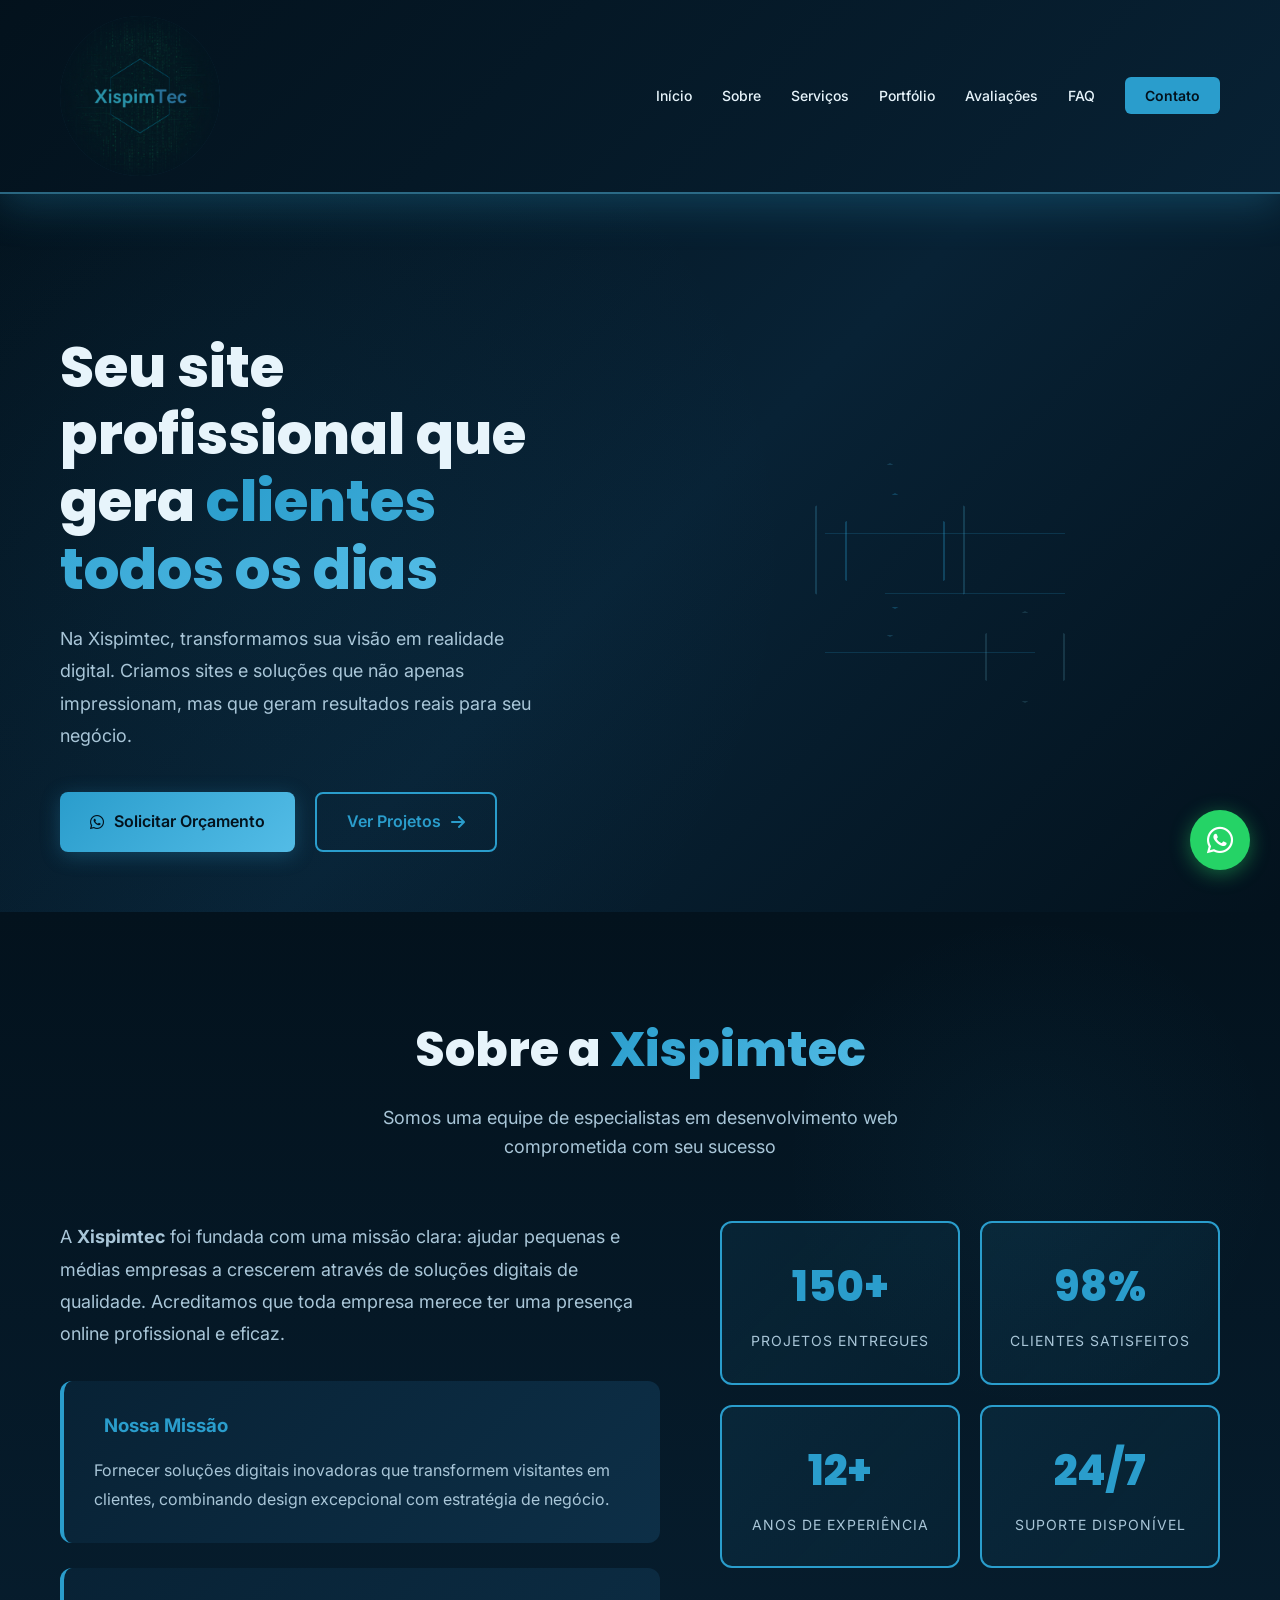
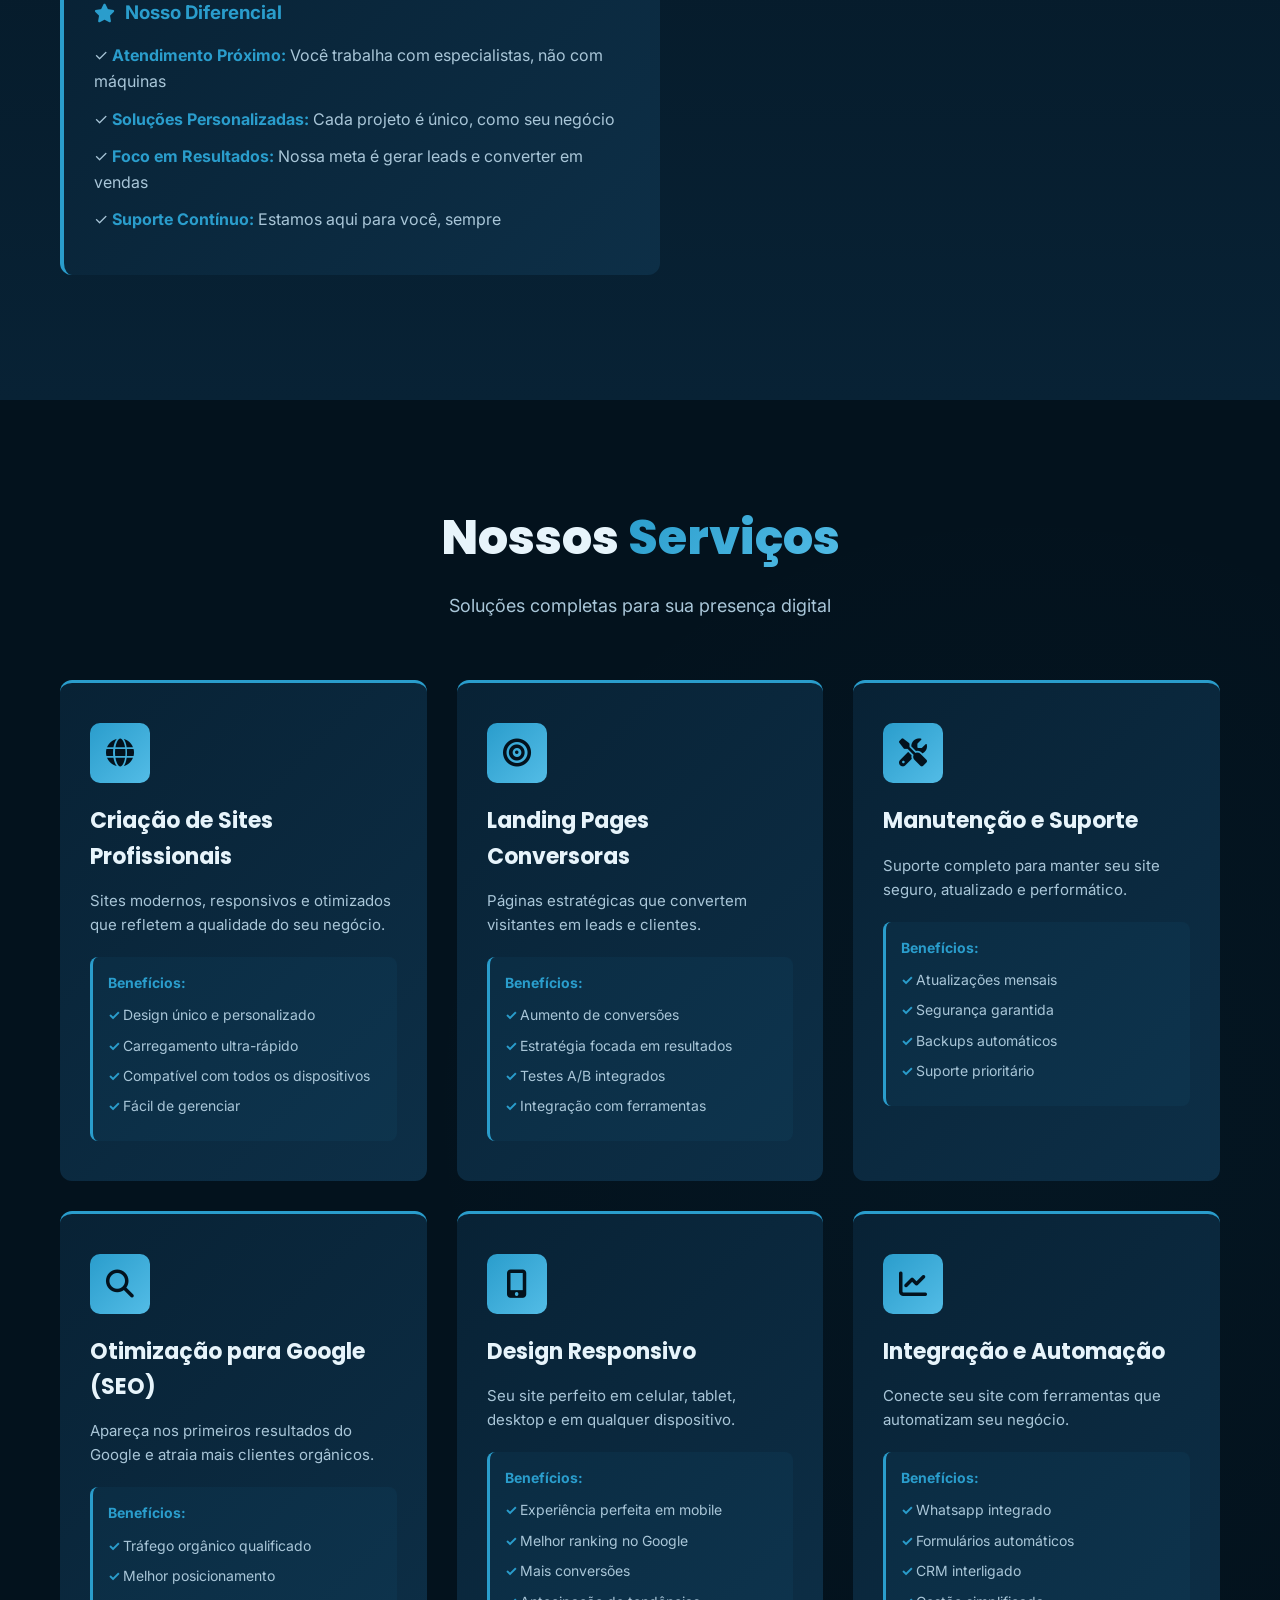
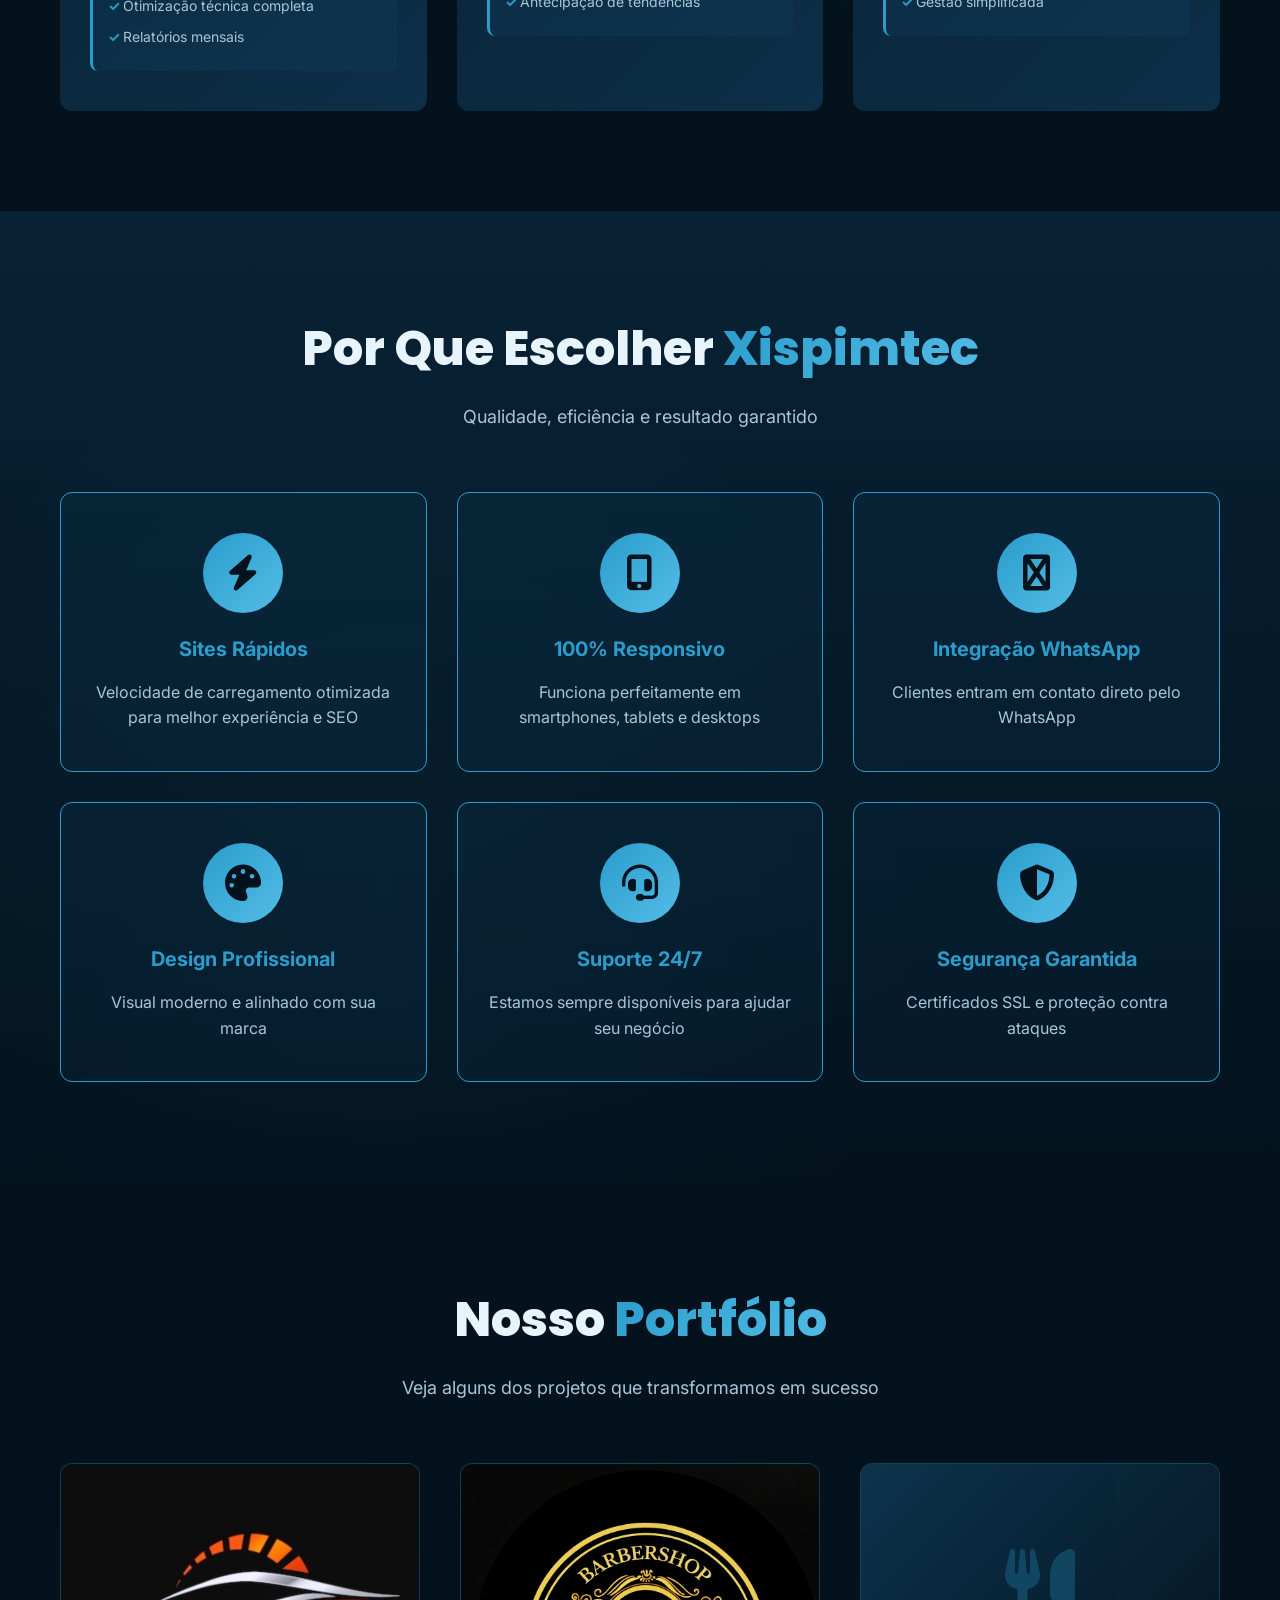
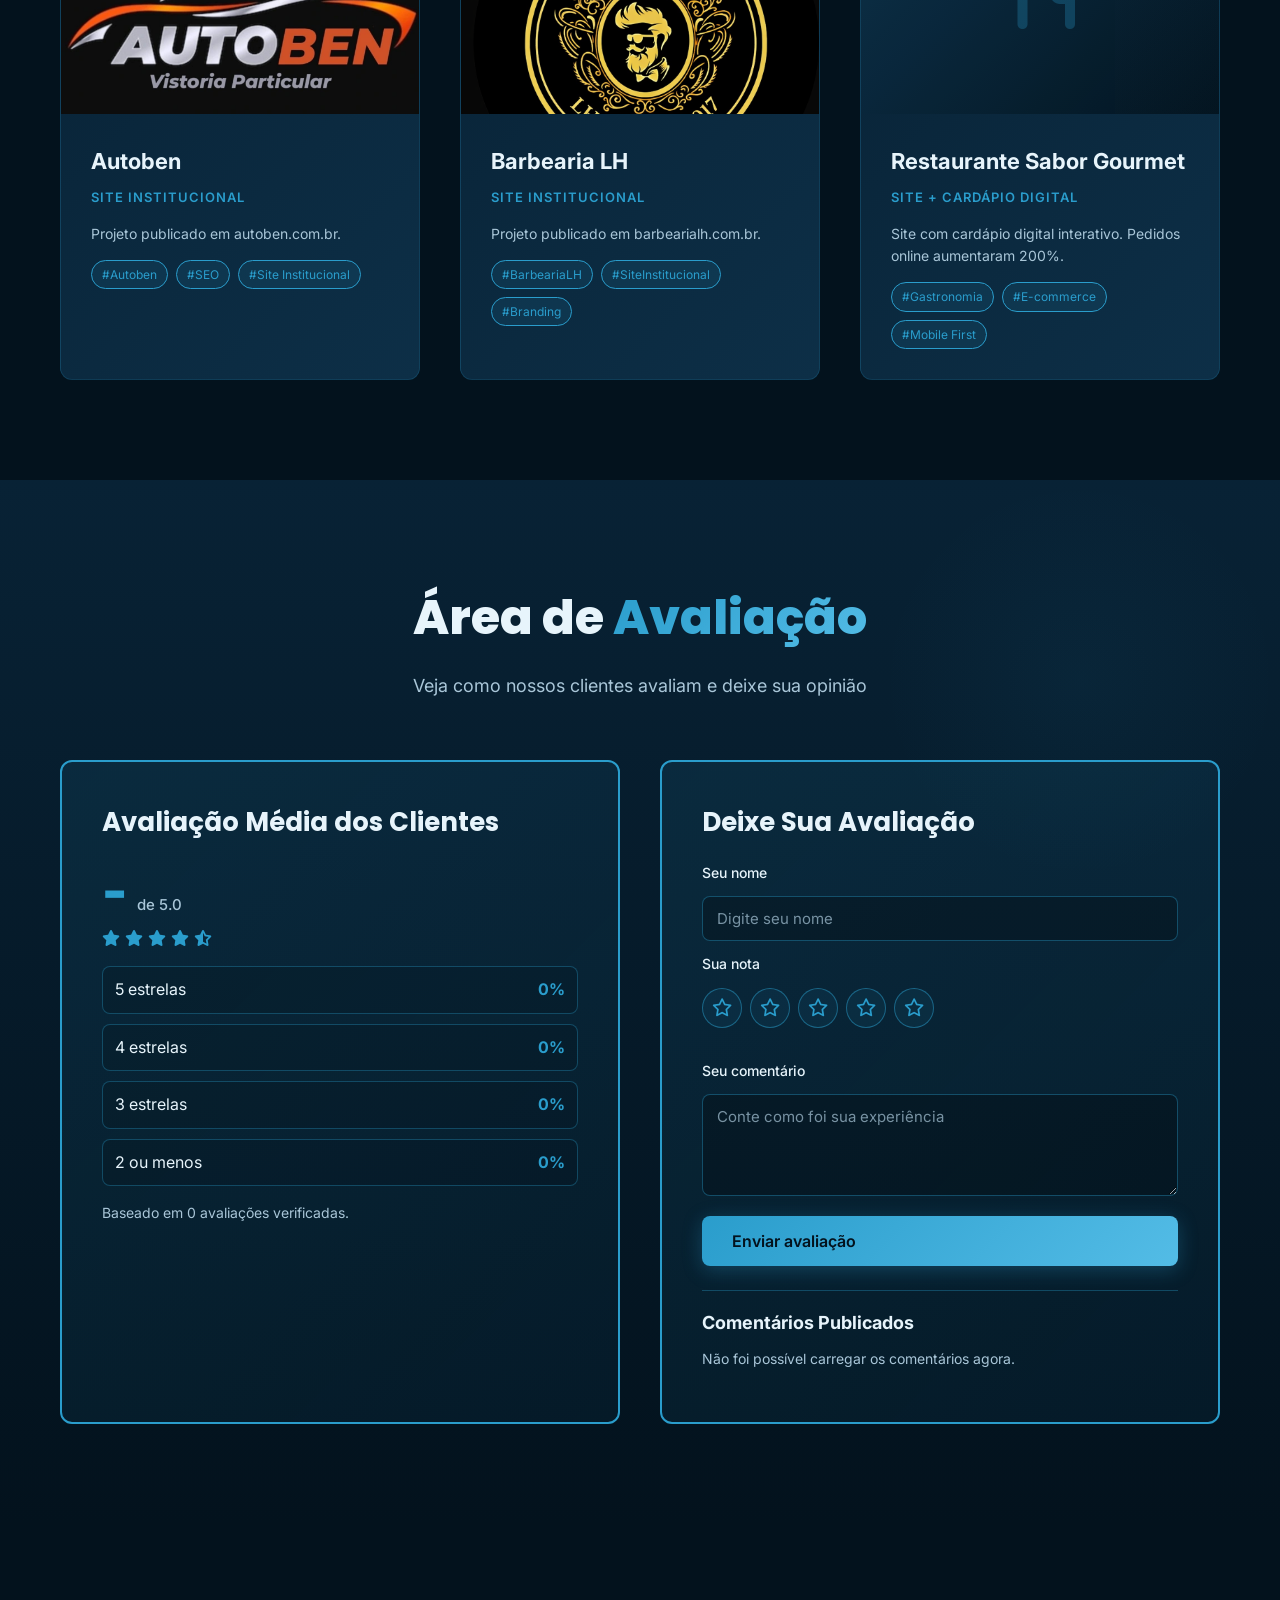
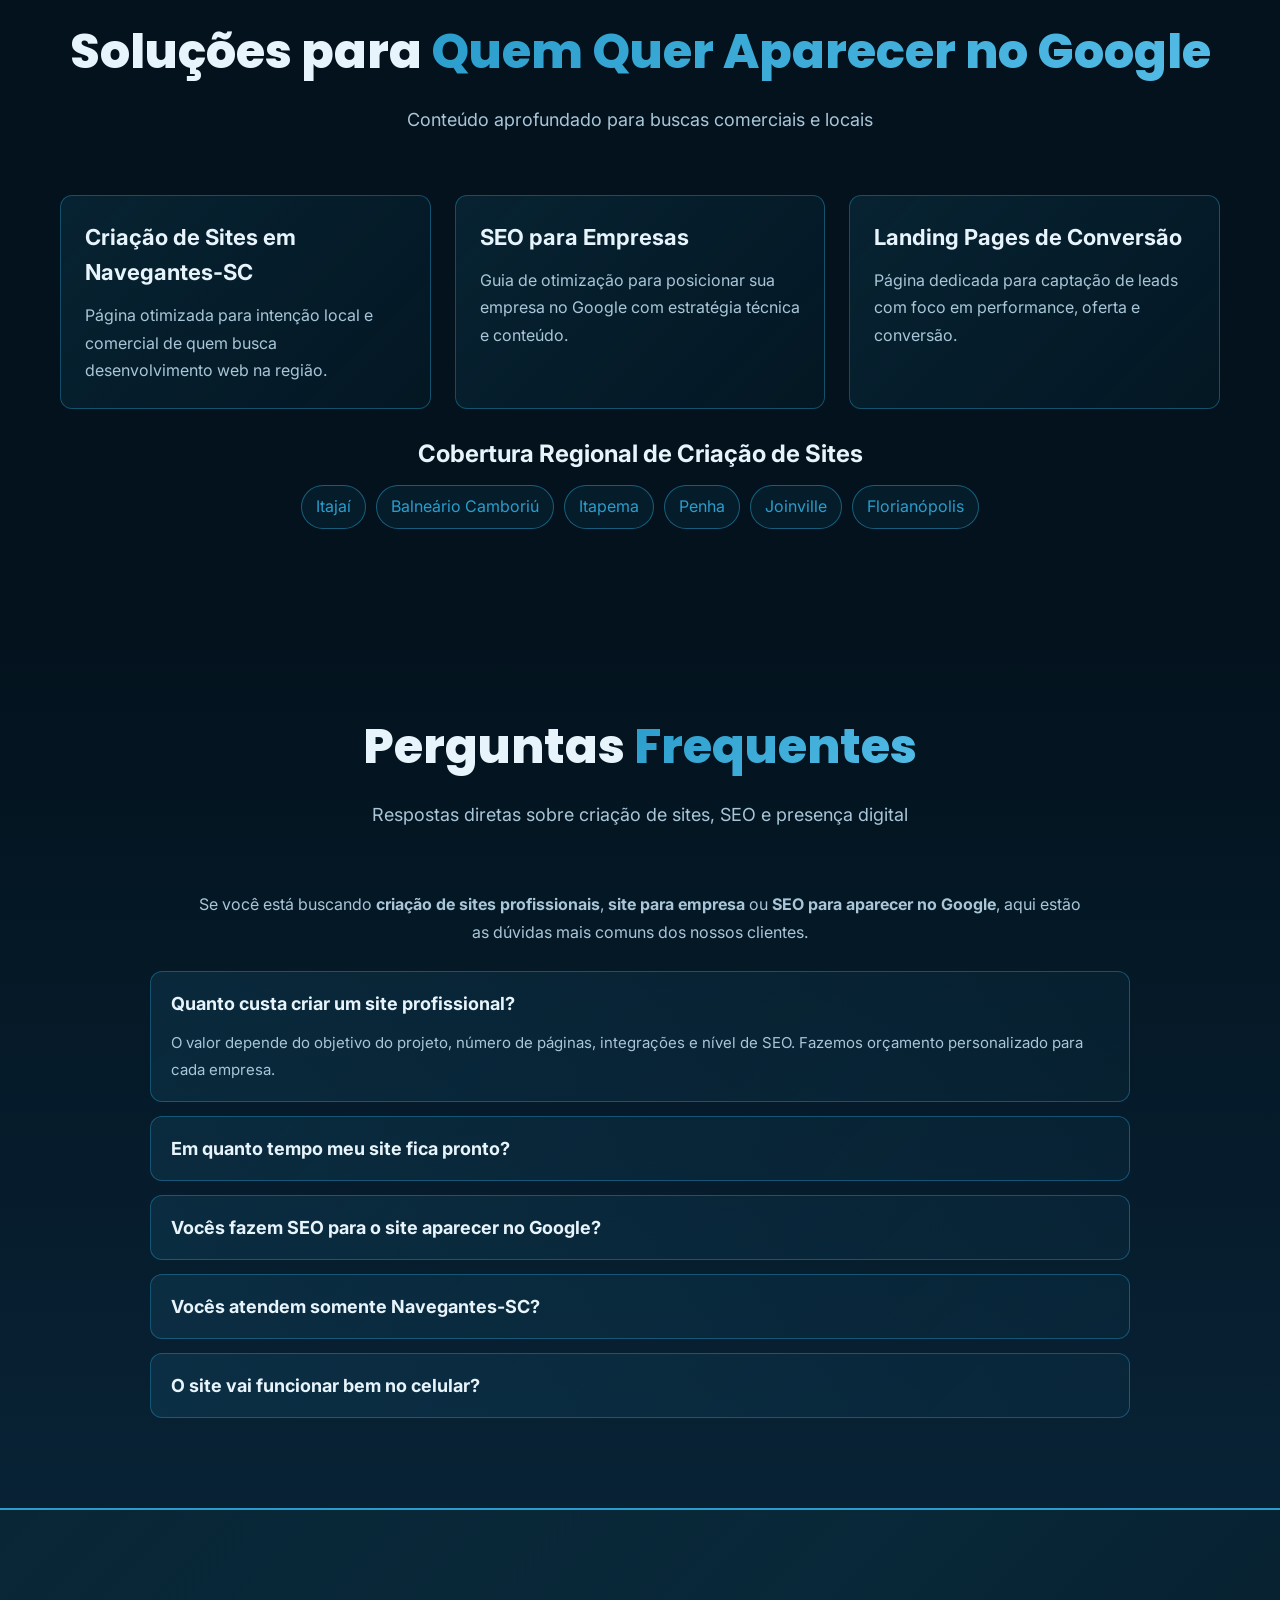
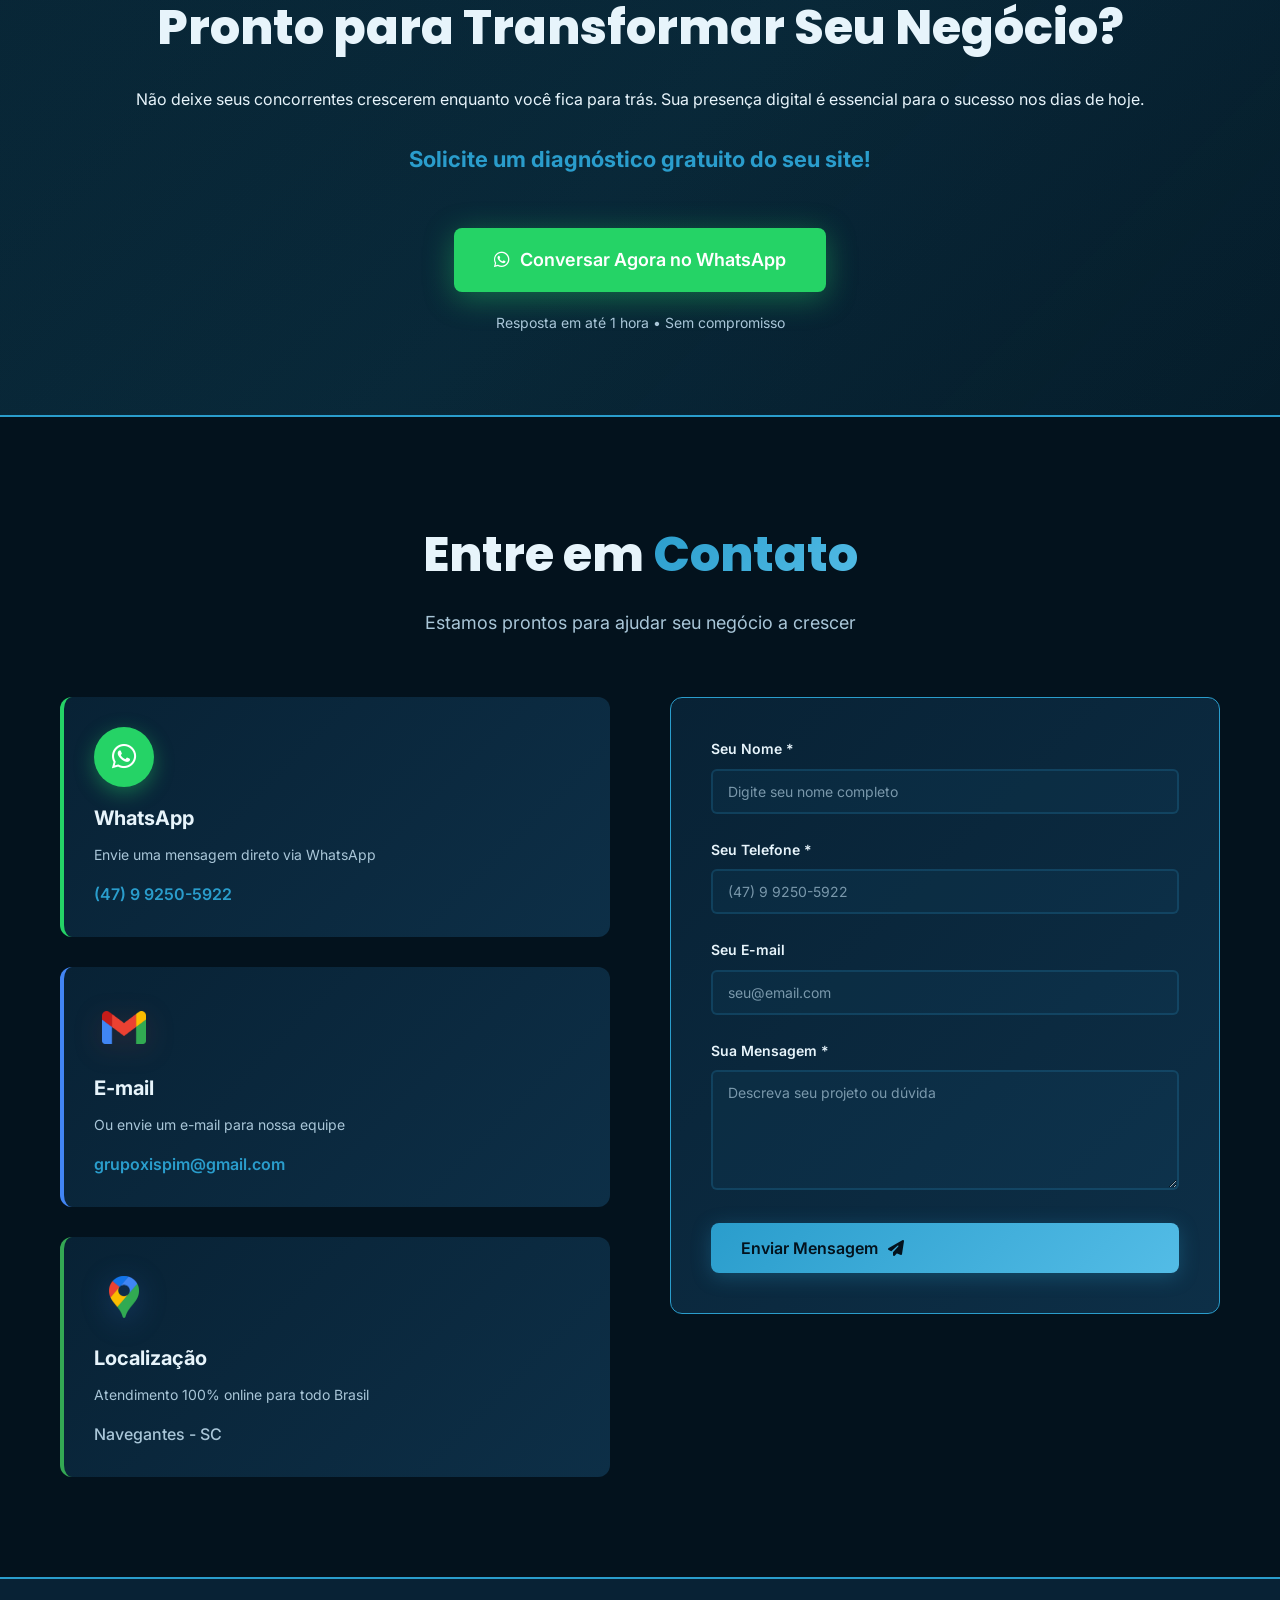
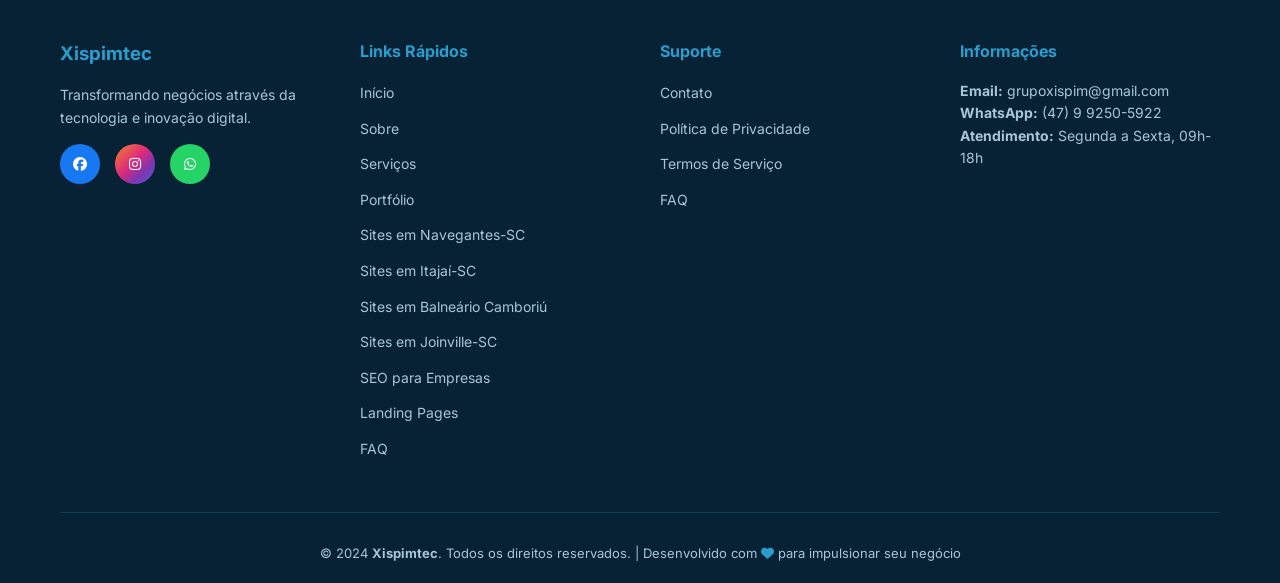
==== index.html @ 949c2a80 "feat: site completo com SEO avancado, paginas regionais e Supabase reviews" ====
<!DOCTYPE html>
<html lang="pt-BR">
<head>
    <meta charset="UTF-8">
    <meta name="viewport" content="width=device-width, initial-scale=1.0">
    <meta name="description" content="Xispimtec em Navegantes-SC: criação de sites profissionais, landing pages, SEO técnico e manutenção web para pequenas e médias empresas.">
    <meta name="keywords" content="criação de sites, desenvolvimento web, sites profissionais, landing pages, SEO técnico, manutenção de sites, Navegantes SC, agência digital">
    <meta name="author" content="Xispimtec">
    <meta name="robots" content="index, follow, max-image-preview:large, max-snippet:-1, max-video-preview:-1">
    <meta name="googlebot" content="index, follow, max-image-preview:large, max-snippet:-1, max-video-preview:-1">
    <meta name="bingbot" content="index, follow, max-image-preview:large, max-snippet:-1, max-video-preview:-1">
    <meta name="theme-color" content="#2DD9D9">
    <meta name="format-detection" content="telephone=no">
    <link rel="canonical" href="https://xispimtec.com.br/">
    <link rel="alternate" href="https://xispimtec.com.br/" hreflang="pt-BR">
    <link rel="alternate" href="https://xispimtec.com.br/" hreflang="x-default">
    <link rel="manifest" href="/manifest.json">
    <link rel="icon" type="image/svg+xml" href="/favicon.svg">
    <link rel="icon" type="image/jpeg" sizes="192x192" href="/imagens/logo.jpg">
    <link rel="icon" type="image/jpeg" sizes="512x512" href="/imagens/logo.jpg">
    <link rel="shortcut icon" href="/favicon.svg">
    <link rel="apple-touch-icon" sizes="180x180" href="/imagens/logo.jpg">

    <!-- Open Graph -->
    <meta property="og:title" content="Xispimtec | Sites Profissionais, SEO e Soluções Digitais">
    <meta property="og:description" content="Criamos sites de alta performance com foco em conversão, SEO técnico e crescimento digital para empresas.">
    <meta property="og:type" content="website">
    <meta property="og:url" content="https://xispimtec.com.br/">
    <meta property="og:site_name" content="Xispimtec">
    <meta property="og:locale" content="pt_BR">
    <meta property="og:image" content="https://xispimtec.com.br/imagens/logo.jpg">
    <meta property="og:image:alt" content="Logo da Xispimtec">

    <!-- Twitter Card -->
    <meta name="twitter:card" content="summary_large_image">
    <meta name="twitter:title" content="Xispimtec | Sites Profissionais, SEO e Soluções Digitais">
    <meta name="twitter:description" content="Sites rápidos, responsivos e orientados a resultados para gerar mais clientes para seu negócio.">
    <meta name="twitter:image" content="https://xispimtec.com.br/imagens/logo.jpg">

    <title>Xispimtec | Criação de Sites Profissionais, SEO e Manutenção Web</title>

    <!-- Google Fonts -->
    <link rel="preconnect" href="https://fonts.googleapis.com">
    <link rel="preconnect" href="https://fonts.gstatic.com" crossorigin>
    <link href="https://fonts.googleapis.com/css2?family=Poppins:wght@300;400;500;600;700;800&family=Inter:wght@300;400;500;600;700&display=swap" rel="stylesheet">
    
    <!-- Font Awesome para ícones -->
    <link rel="stylesheet" href="https://cdnjs.cloudflare.com/ajax/libs/font-awesome/6.4.0/css/all.min.css">
    
    <link rel="stylesheet" href="styles.css">

    <script type="application/ld+json">
        {
            "@context": "https://schema.org",
            "@type": "Organization",
            "name": "Xispimtec",
            "url": "https://xispimtec.com.br/",
            "logo": {
                "@type": "ImageObject",
                "url": "https://xispimtec.com.br/imagens/logo.jpg",
                "width": 1080,
                "height": 1080
            },
            "image": "https://xispimtec.com.br/imagens/logo.jpg",
            "email": "grupoxispim@gmail.com",
            "telephone": "+55-47-99250-5922",
            "sameAs": [
                "https://www.instagram.com/xispimtec"
            ]
        }
    </script>
    <script type="application/ld+json">
        {
            "@context": "https://schema.org",
            "@type": "ProfessionalService",
            "name": "Xispimtec",
            "image": "https://xispimtec.com.br/imagens/logo.jpg",
            "url": "https://xispimtec.com.br/",
            "telephone": "+55-47-99250-5922",
            "email": "grupoxispim@gmail.com",
            "priceRange": "$$",
            "address": {
                "@type": "PostalAddress",
                "addressLocality": "Navegantes",
                "addressRegion": "SC",
                "addressCountry": "BR"
            },
            "areaServed": "BR",
            "serviceType": [
                "Criação de Sites Profissionais",
                "Landing Pages",
                "SEO Técnico",
                "Manutenção de Sites"
            ]
        }
    </script>
    <script type="application/ld+json">
        {
            "@context": "https://schema.org",
            "@type": "WebSite",
            "name": "Xispimtec",
            "url": "https://xispimtec.com.br/",
            "inLanguage": "pt-BR"
        }
    </script>
    <script type="application/ld+json">
        {
            "@context": "https://schema.org",
            "@type": "FAQPage",
            "mainEntity": [
                {
                    "@type": "Question",
                    "name": "Quanto custa criar um site profissional?",
                    "acceptedAnswer": {
                        "@type": "Answer",
                        "text": "O valor varia conforme escopo, páginas, integrações e estratégia de SEO. A Xispimtec monta proposta personalizada para cada negócio."
                    }
                },
                {
                    "@type": "Question",
                    "name": "Em quanto tempo meu site fica pronto?",
                    "acceptedAnswer": {
                        "@type": "Answer",
                        "text": "Projetos institucionais normalmente ficam prontos entre 7 e 21 dias, dependendo do conteúdo e da complexidade técnica."
                    }
                },
                {
                    "@type": "Question",
                    "name": "A Xispimtec faz SEO para aparecer no Google?",
                    "acceptedAnswer": {
                        "@type": "Answer",
                        "text": "Sim. Trabalhamos SEO técnico, performance, estrutura semântica, conteúdo e otimizações para aumentar visibilidade orgânica."
                    }
                },
                {
                    "@type": "Question",
                    "name": "Vocês atendem somente Navegantes-SC?",
                    "acceptedAnswer": {
                        "@type": "Answer",
                        "text": "Não. A empresa está em Navegantes-SC, mas o atendimento é online para todo o Brasil."
                    }
                },
                {
                    "@type": "Question",
                    "name": "Meu site vai funcionar bem no celular?",
                    "acceptedAnswer": {
                        "@type": "Answer",
                        "text": "Sim. Todos os projetos são responsivos e otimizados para mobile, tablet e desktop."
                    }
                }
            ]
        }
    </script>
</head>
<body>
    <!-- Menu Fixo -->
    <nav class="navbar">
        <div class="container">
            <div class="navbar-content">
                <div class="logo">
                    <img src="imagens/logo.jpg" alt="Xispimtec Logo" class="logo-img">
                </div>
                <ul class="nav-links">
                    <li><a href="#hero">Início</a></li>
                    <li><a href="#about">Sobre</a></li>
                    <li><a href="#services">Serviços</a></li>
                    <li><a href="#portfolio">Portfólio</a></li>
                    <li><a href="#testimonials">Avaliações</a></li>
                    <li><a href="#faq">FAQ</a></li>
                    <li><a href="#contact" class="btn-contact">Contato</a></li>
                </ul>
                <div class="menu-toggle">
                    <span></span>
                    <span></span>
                    <span></span>
                </div>
            </div>
        </div>
    </nav>

    <!-- Botão Flutuante WhatsApp -->
    <a href="https://wa.me/5547992505922?text=Olá%20Xispimtec!%20Gostaria%20de%20saber%20mais%20sobre%20seus%20serviços" 
       class="whatsapp-float" target="_blank" rel="noopener noreferrer" title="Fale conosco no WhatsApp">
        <i class="fab fa-whatsapp"></i>
    </a>

    <!-- HERO -->
    <section id="hero" class="hero">
        <div class="container">
            <div class="hero-content">
                <div class="hero-text">
                    <h1 class="hero-title">
                        Seu site profissional que gera <span class="highlight">clientes todos os dias</span>
                    </h1>
                    <p class="hero-subtitle">
                        Na Xispimtec, transformamos sua visão em realidade digital. Criamos sites e soluções que não apenas impressionam, mas que geram resultados reais para seu negócio.
                    </p>
                    <div class="hero-buttons">
                        <a href="https://wa.me/5547992505922?text=Olá%20Xispimtec!%20Gostaria%20de%20solicitar%20um%20orçamento" 
                           class="btn btn-primary" target="_blank" rel="noopener noreferrer">
                            <i class="fab fa-whatsapp"></i> Solicitar Orçamento
                        </a>
                        <a href="#portfolio" class="btn btn-secondary">
                            Ver Projetos <i class="fas fa-arrow-right"></i>
                        </a>
                    </div>
                </div>
                <div class="hero-illustration">
                    <div class="tech-illustration">
                        <div class="hex hex-1"></div>
                        <div class="hex hex-2"></div>
                        <div class="hex hex-3"></div>
                        <div class="code-line line-1"></div>
                        <div class="code-line line-2"></div>
                        <div class="code-line line-3"></div>
                    </div>
                </div>
            </div>
        </div>
    </section>

    <!-- SOBRE -->
    <section id="about" class="about">
        <div class="container">
            <h2 class="section-title">Sobre a <span class="highlight">Xispimtec</span></h2>
            <p class="section-subtitle">Somos uma equipe de especialistas em desenvolvimento web comprometida com seu sucesso</p>
            
            <div class="about-content">
                <div class="about-text">
                    <p class="about-description">
                        A <strong>Xispimtec</strong> foi fundada com uma missão clara: ajudar pequenas e médias empresas a crescerem através de soluções digitais de qualidade. Acreditamos que toda empresa merece ter uma presença online profissional e eficaz.
                    </p>
                    
                    <div class="about-mission">
                        <h3><i class="fas fa-target"></i> Nossa Missão</h3>
                        <p>Fornecer soluções digitais inovadoras que transformem visitantes em clientes, combinando design excepcional com estratégia de negócio.</p>
                    </div>

                    <div class="about-differentials">
                        <h3><i class="fas fa-star"></i> Nosso Diferencial</h3>
                        <ul>
                            <li>✓ <strong>Atendimento Próximo:</strong> Você trabalha com especialistas, não com máquinas</li>
                            <li>✓ <strong>Soluções Personalizadas:</strong> Cada projeto é único, como seu negócio</li>
                            <li>✓ <strong>Foco em Resultados:</strong> Nossa meta é gerar leads e converter em vendas</li>
                            <li>✓ <strong>Suporte Contínuo:</strong> Estamos aqui para você, sempre</li>
                        </ul>
                    </div>
                </div>
                <div class="about-stats">
                    <div class="stat-card">
                        <div class="stat-number">150+</div>
                        <div class="stat-label">Projetos Entregues</div>
                    </div>
                    <div class="stat-card">
                        <div class="stat-number">98%</div>
                        <div class="stat-label">Clientes Satisfeitos</div>
                    </div>
                    <div class="stat-card">
                        <div class="stat-number">12+</div>
                        <div class="stat-label">Anos de Experiência</div>
                    </div>
                    <div class="stat-card">
                        <div class="stat-number">24/7</div>
                        <div class="stat-label">Suporte Disponível</div>
                    </div>
                </div>
            </div>
        </div>
    </section>

    <!-- SERVIÇOS -->
    <section id="services" class="services">
        <div class="container">
            <h2 class="section-title">Nossos <span class="highlight">Serviços</span></h2>
            <p class="section-subtitle">Soluções completas para sua presença digital</p>
            
            <div class="services-grid">
                <!-- Serviço 1 -->
                <div class="service-card">
                    <div class="service-icon">
                        <i class="fas fa-globe"></i>
                    </div>
                    <h3>Criação de Sites Profissionais</h3>
                    <p class="service-description">
                        Sites modernos, responsivos e otimizados que refletem a qualidade do seu negócio.
                    </p>
                    <div class="service-benefits">
                        <p><strong>Benefícios:</strong></p>
                        <ul>
                            <li>Design único e personalizado</li>
                            <li>Carregamento ultra-rápido</li>
                            <li>Compatível com todos os dispositivos</li>
                            <li>Fácil de gerenciar</li>
                        </ul>
                    </div>
                </div>

                <!-- Serviço 2 -->
                <div class="service-card">
                    <div class="service-icon">
                        <i class="fas fa-bullseye"></i>
                    </div>
                    <h3>Landing Pages Conversoras</h3>
                    <p class="service-description">
                        Páginas estratégicas que convertem visitantes em leads e clientes.
                    </p>
                    <div class="service-benefits">
                        <p><strong>Benefícios:</strong></p>
                        <ul>
                            <li>Aumento de conversões</li>
                            <li>Estratégia focada em resultados</li>
                            <li>Testes A/B integrados</li>
                            <li>Integração com ferramentas</li>
                        </ul>
                    </div>
                </div>

                <!-- Serviço 3 -->
                <div class="service-card">
                    <div class="service-icon">
                        <i class="fas fa-tools"></i>
                    </div>
                    <h3>Manutenção e Suporte</h3>
                    <p class="service-description">
                        Suporte completo para manter seu site seguro, atualizado e performático.
                    </p>
                    <div class="service-benefits">
                        <p><strong>Benefícios:</strong></p>
                        <ul>
                            <li>Atualizações mensais</li>
                            <li>Segurança garantida</li>
                            <li>Backups automáticos</li>
                            <li>Suporte prioritário</li>
                        </ul>
                    </div>
                </div>

                <!-- Serviço 4 -->
                <div class="service-card">
                    <div class="service-icon">
                        <i class="fas fa-search"></i>
                    </div>
                    <h3>Otimização para Google (SEO)</h3>
                    <p class="service-description">
                        Apareça nos primeiros resultados do Google e atraia mais clientes orgânicos.
                    </p>
                    <div class="service-benefits">
                        <p><strong>Benefícios:</strong></p>
                        <ul>
                            <li>Tráfego orgânico qualificado</li>
                            <li>Melhor posicionamento</li>
                            <li>Otimização técnica completa</li>
                            <li>Relatórios mensais</li>
                        </ul>
                    </div>
                </div>

                <!-- Serviço 5 -->
                <div class="service-card">
                    <div class="service-icon">
                        <i class="fas fa-mobile-alt"></i>
                    </div>
                    <h3>Design Responsivo</h3>
                    <p class="service-description">
                        Seu site perfeito em celular, tablet, desktop e em qualquer dispositivo.
                    </p>
                    <div class="service-benefits">
                        <p><strong>Benefícios:</strong></p>
                        <ul>
                            <li>Experiência perfeita em mobile</li>
                            <li>Melhor ranking no Google</li>
                            <li>Mais conversões</li>
                            <li>Antecipação de tendências</li>
                        </ul>
                    </div>
                </div>

                <!-- Serviço 6 -->
                <div class="service-card">
                    <div class="service-icon">
                        <i class="fas fa-chart-line"></i>
                    </div>
                    <h3>Integração e Automação</h3>
                    <p class="service-description">
                        Conecte seu site com ferramentas que automatizam seu negócio.
                    </p>
                    <div class="service-benefits">
                        <p><strong>Benefícios:</strong></p>
                        <ul>
                            <li>Whatsapp integrado</li>
                            <li>Formulários automáticos</li>
                            <li>CRM interligado</li>
                            <li>Gestão simplificada</li>
                        </ul>
                    </div>
                </div>
            </div>
        </div>
    </section>

    <!-- DIFERENCIAIS -->
    <section class="differentials">
        <div class="container">
            <h2 class="section-title">Por Que Escolher <span class="highlight">Xispimtec</span></h2>
            <p class="section-subtitle">Qualidade, eficiência e resultado garantido</p>
            
            <div class="differentials-grid">
                <div class="differential-item">
                    <div class="differential-icon">
                        <i class="fas fa-bolt"></i>
                    </div>
                    <h3>Sites Rápidos</h3>
                    <p>Velocidade de carregamento otimizada para melhor experiência e SEO</p>
                </div>

                <div class="differential-item">
                    <div class="differential-icon">
                        <i class="fas fa-mobile-alt"></i>
                    </div>
                    <h3>100% Responsivo</h3>
                    <p>Funciona perfeitamente em smartphones, tablets e desktops</p>
                </div>

                <div class="differential-item">
                    <div class="differential-icon">
                        <i class="fas fa-whatsapp"></i>
                    </div>
                    <h3>Integração WhatsApp</h3>
                    <p>Clientes entram em contato direto pelo WhatsApp</p>
                </div>

                <div class="differential-item">
                    <div class="differential-icon">
                        <i class="fas fa-palette"></i>
                    </div>
                    <h3>Design Profissional</h3>
                    <p>Visual moderno e alinhado com sua marca</p>
                </div>

                <div class="differential-item">
                    <div class="differential-icon">
                        <i class="fas fa-headset"></i>
                    </div>
                    <h3>Suporte 24/7</h3>
                    <p>Estamos sempre disponíveis para ajudar seu negócio</p>
                </div>

                <div class="differential-item">
                    <div class="differential-icon">
                        <i class="fas fa-shield-alt"></i>
                    </div>
                    <h3>Segurança Garantida</h3>
                    <p>Certificados SSL e proteção contra ataques</p>
                </div>
            </div>
        </div>
    </section>

    <!-- PORTFÓLIO -->
    <section id="portfolio" class="portfolio">
        <div class="container">
            <h2 class="section-title">Nosso <span class="highlight">Portfólio</span></h2>
            <p class="section-subtitle">Veja alguns dos projetos que transformamos em sucesso</p>
            
            <div class="portfolio-grid">
                <!-- Projeto 1 -->
                <div class="portfolio-item portfolio-item-clickable">
                    <div class="portfolio-image">
                        <div class="portfolio-placeholder project-1">
                            <img class="portfolio-logo" src="imagens/autoben-logo.jpg" alt="Logo Autoben" loading="lazy" decoding="async">
                        </div>
                    </div>
                    <div class="portfolio-content">
                        <h3>Autoben</h3>
                        <p class="portfolio-category">Site Institucional</p>
                        <p class="portfolio-description">
                            Projeto publicado em autoben.com.br.
                        </p>
                        <div class="portfolio-tags">
                            <span>#Autoben</span>
                            <span>#SEO</span>
                            <span>#Site Institucional</span>
                        </div>
                    </div>
                    <a class="portfolio-item-link" href="https://autoben.com.br" target="_blank" rel="noopener noreferrer" aria-label="Abrir site autoben.com.br">Abrir projeto</a>
                </div>

                <!-- Projeto 2 -->
                <div class="portfolio-item portfolio-item-clickable">
                    <div class="portfolio-image">
                        <div class="portfolio-placeholder project-2">
                            <img class="portfolio-logo" src="imagens/barbearia-lh-logo.jpg" alt="Logo Barbearia LH" loading="lazy" decoding="async">
                        </div>
                    </div>
                    <div class="portfolio-content">
                        <h3>Barbearia LH</h3>
                        <p class="portfolio-category">Site Institucional</p>
                        <p class="portfolio-description">
                            Projeto publicado em barbearialh.com.br.
                        </p>
                        <div class="portfolio-tags">
                            <span>#BarbeariaLH</span>
                            <span>#SiteInstitucional</span>
                            <span>#Branding</span>
                        </div>
                    </div>
                    <a class="portfolio-item-link" href="https://barbearialh.com.br/" target="_blank" rel="noopener noreferrer" aria-label="Abrir site barbearialh.com.br">Abrir projeto</a>
                </div>

                <!-- Projeto 3 -->
                <div class="portfolio-item">
                    <div class="portfolio-image">
                        <div class="portfolio-placeholder project-3">
                            <i class="fas fa-utensils"></i>
                        </div>
                    </div>
                    <div class="portfolio-content">
                        <h3>Restaurante Sabor Gourmet</h3>
                        <p class="portfolio-category">Site + Cardápio Digital</p>
                        <p class="portfolio-description">
                            Site com cardápio digital interativo. Pedidos online aumentaram 200%.
                        </p>
                        <div class="portfolio-tags">
                            <span>#Gastronomia</span>
                            <span>#E-commerce</span>
                            <span>#Mobile First</span>
                        </div>
                    </div>
                </div>

            </div>
        </div>
    </section>

    <!-- DEPOIMENTOS -->
    <section id="testimonials" class="testimonials">
        <div class="container">
            <h2 class="section-title">Área de <span class="highlight">Avaliação</span></h2>
            <p class="section-subtitle">Veja como nossos clientes avaliam e deixe sua opinião</p>
            
            <div class="testimonials-grid">
                <div class="testimonial-card">
                    <h3 class="rating-card-title">Avaliação Média dos Clientes</h3>
                    <div class="rating-score-wrap">
                        <strong class="rating-score" id="ratingAverage">-</strong>
                        <span class="rating-score-total">de 5.0</span>
                    </div>
                    <div class="stars rating-static" aria-label="Média de 4.9 estrelas">
                        <i class="fas fa-star"></i>
                        <i class="fas fa-star"></i>
                        <i class="fas fa-star"></i>
                        <i class="fas fa-star"></i>
                        <i class="fas fa-star-half-alt"></i>
                    </div>
                    <ul class="rating-summary-list">
                        <li><span>5 estrelas</span><strong id="ratingPct5">0%</strong></li>
                        <li><span>4 estrelas</span><strong id="ratingPct4">0%</strong></li>
                        <li><span>3 estrelas</span><strong id="ratingPct3">0%</strong></li>
                        <li><span>2 ou menos</span><strong id="ratingPct2">0%</strong></li>
                    </ul>
                    <p class="rating-note" id="ratingTotalCount">Baseado em 0 avaliações verificadas.</p>
                </div>

                <div class="testimonial-card">
                    <h3 class="rating-card-title">Deixe Sua Avaliação</h3>
                    <form id="reviewForm" class="review-form">
                        <label for="reviewName">Seu nome</label>
                        <input type="text" id="reviewName" name="reviewName" placeholder="Digite seu nome" required>

                        <label>Sua nota</label>
                        <div class="stars interactive-stars" role="radiogroup" aria-label="Selecione uma nota de 1 a 5">
                            <button type="button" class="rating-star" data-rating="1" aria-label="1 estrela"><i class="far fa-star"></i></button>
                            <button type="button" class="rating-star" data-rating="2" aria-label="2 estrelas"><i class="far fa-star"></i></button>
                            <button type="button" class="rating-star" data-rating="3" aria-label="3 estrelas"><i class="far fa-star"></i></button>
                            <button type="button" class="rating-star" data-rating="4" aria-label="4 estrelas"><i class="far fa-star"></i></button>
                            <button type="button" class="rating-star" data-rating="5" aria-label="5 estrelas"><i class="far fa-star"></i></button>
                        </div>
                        <input type="hidden" id="reviewRating" name="reviewRating" value="0">

                        <label for="reviewComment">Seu comentário</label>
                        <textarea id="reviewComment" name="reviewComment" rows="4" placeholder="Conte como foi sua experiência" required></textarea>

                        <button type="submit" class="btn btn-primary review-submit-btn">Enviar avaliação</button>
                    </form>

                    <div class="reviews-public">
                        <h4>Comentários Publicados</h4>
                        <p id="reviewsStatus" class="reviews-status">Carregando comentários...</p>
                        <div id="reviewsList" class="reviews-list" aria-live="polite"></div>
                    </div>
                </div>
            </div>
        </div>
    </section>

    <!-- PÁGINAS SEO -->
    <section class="seo-hub" id="seo-hub">
        <div class="container">
            <h2 class="section-title">Soluções para <span class="highlight">Quem Quer Aparecer no Google</span></h2>
            <p class="section-subtitle">Conteúdo aprofundado para buscas comerciais e locais</p>

            <div class="seo-hub-grid">
                <a class="seo-hub-card" href="/criacao-de-sites-navegantes.html">
                    <h3>Criação de Sites em Navegantes-SC</h3>
                    <p>Página otimizada para intenção local e comercial de quem busca desenvolvimento web na região.</p>
                </a>

                <a class="seo-hub-card" href="/seo-para-empresas.html">
                    <h3>SEO para Empresas</h3>
                    <p>Guia de otimização para posicionar sua empresa no Google com estratégia técnica e conteúdo.</p>
                </a>

                <a class="seo-hub-card" href="/landing-pages-conversao.html">
                    <h3>Landing Pages de Conversão</h3>
                    <p>Página dedicada para captação de leads com foco em performance, oferta e conversão.</p>
                </a>
            </div>

            <h3 class="seo-regional-title">Cobertura Regional de Criação de Sites</h3>
            <div class="seo-regional-links">
                <a href="/criacao-de-sites-itajai.html">Itajaí</a>
                <a href="/criacao-de-sites-balneario-camboriu.html">Balneário Camboriú</a>
                <a href="/criacao-de-sites-itapema.html">Itapema</a>
                <a href="/criacao-de-sites-penha.html">Penha</a>
                <a href="/criacao-de-sites-joinville.html">Joinville</a>
                <a href="/criacao-de-sites-florianopolis.html">Florianópolis</a>
            </div>
        </div>
    </section>

    <!-- FAQ -->
    <section id="faq" class="faq">
        <div class="container">
            <h2 class="section-title">Perguntas <span class="highlight">Frequentes</span></h2>
            <p class="section-subtitle">Respostas diretas sobre criação de sites, SEO e presença digital</p>

            <p class="faq-intro">
                Se você está buscando <strong>criação de sites profissionais</strong>, <strong>site para empresa</strong> ou
                <strong>SEO para aparecer no Google</strong>, aqui estão as dúvidas mais comuns dos nossos clientes.
            </p>

            <div class="faq-list">
                <details class="faq-item" open>
                    <summary>Quanto custa criar um site profissional?</summary>
                    <p>O valor depende do objetivo do projeto, número de páginas, integrações e nível de SEO. Fazemos orçamento personalizado para cada empresa.</p>
                </details>

                <details class="faq-item">
                    <summary>Em quanto tempo meu site fica pronto?</summary>
                    <p>Sites institucionais costumam ficar prontos entre 7 e 21 dias. Projetos maiores podem levar mais tempo por conta de integrações e conteúdos extras.</p>
                </details>

                <details class="faq-item">
                    <summary>Vocês fazem SEO para o site aparecer no Google?</summary>
                    <p>Sim. Aplicamos SEO técnico, estrutura de conteúdo, otimização de performance e melhorias contínuas para ampliar o alcance orgânico.</p>
                </details>

                <details class="faq-item">
                    <summary>Vocês atendem somente Navegantes-SC?</summary>
                    <p>A base é em Navegantes-SC, mas atendemos empresas de todo o Brasil de forma online, com reuniões e suporte remoto.</p>
                </details>

                <details class="faq-item">
                    <summary>O site vai funcionar bem no celular?</summary>
                    <p>Sim. Todos os projetos são responsivos e otimizados para celulares, tablets e desktops, com foco em boa experiência e conversão.</p>
                </details>
            </div>
        </div>
    </section>

    <!-- CTA FINAL -->
    <section class="cta-final">
        <div class="container">
            <div class="cta-content">
                <h2>Pronto para Transformar Seu Negócio?</h2>
                <p>
                    Não deixe seus concorrentes crescerem enquanto você fica para trás. 
                    Sua presença digital é essencial para o sucesso nos dias de hoje.
                </p>
                <p class="cta-highlight">
                    <strong>Solicite um diagnóstico gratuito do seu site!</strong>
                </p>
                <a href="https://wa.me/5547992505922?text=Ol%C3%A1%20Xispimtec!%20Gostaria%20de%20solicitar%20um%20diagn%C3%B3stico%20gratuito%20do%20meu%20site" 
                   class="btn btn-cta" target="_blank" rel="noopener noreferrer">
                    <i class="fab fa-whatsapp"></i> Conversar Agora no WhatsApp
                </a>
                <p class="cta-footer">Resposta em até 1 hora • Sem compromisso</p>
            </div>
        </div>
    </section>

    <!-- CONTATO -->
    <section id="contact" class="contact">
        <div class="container">
            <h2 class="section-title">Entre em <span class="highlight">Contato</span></h2>
            <p class="section-subtitle">Estamos prontos para ajudar seu negócio a crescer</p>
            
            <div class="contact-content">
                <div class="contact-info">
                    <div class="contact-card whatsapp-card">
                        <div class="contact-icon">
                            <i class="fab fa-whatsapp"></i>
                        </div>
                        <h3>WhatsApp</h3>
                        <p>Envie uma mensagem direto via WhatsApp</p>
                        <a href="https://wa.me/5547992505922" target="_blank" rel="noopener noreferrer" class="contact-link">
                            (47) 9 9250-5922
                        </a>
                    </div>

                    <div class="contact-card email-card">
                        <div class="contact-icon">
                            <img src="imagens/gmail-oficial.png" alt="Gmail" class="email-official-icon">
                        </div>
                        <h3>E-mail</h3>
                        <p>Ou envie um e-mail para nossa equipe</p>
                        <a href="https://mail.google.com/mail/?view=cm&fs=1&to=grupoxispim@gmail.com" target="_blank" rel="noopener noreferrer" class="contact-link">
                            grupoxispim@gmail.com
                        </a>
                    </div>

                    <div class="contact-card location-card">
                        <div class="contact-icon">
                            <img src="imagens/google-maps-oficial.png" alt="Google Maps" class="maps-official-icon">
                        </div>
                        <h3>Localização</h3>
                        <p>Atendimento 100% online para todo Brasil</p>
                        <a href="https://www.google.com/maps/place/Navegantes,+SC" target="_blank" rel="noopener noreferrer" class="location">
                            Navegantes - SC
                        </a>
                    </div>
                </div>

                <div class="contact-form">
                    <form id="contactForm">
                        <div class="form-group">
                            <label for="name">Seu Nome *</label>
                            <input type="text" id="name" name="name" placeholder="Digite seu nome completo" required>
                        </div>

                        <div class="form-group">
                            <label for="phone">Seu Telefone *</label>
                            <input type="tel" id="phone" name="phone" placeholder="(47) 9 9250-5922" required>
                        </div>

                        <div class="form-group">
                            <label for="email">Seu E-mail</label>
                            <input type="email" id="email" name="email" placeholder="seu@email.com">
                        </div>

                        <div class="form-group">
                            <label for="message">Sua Mensagem *</label>
                            <textarea id="message" name="message" rows="4" placeholder="Descreva seu projeto ou dúvida" required></textarea>
                        </div>

                        <button type="submit" class="btn btn-primary">
                            Enviar Mensagem <i class="fas fa-paper-plane"></i>
                        </button>
                    </form>
                </div>
            </div>
        </div>
    </section>

    <!-- RODAPÉ -->
    <footer class="footer">
        <div class="container">
            <div class="footer-content">
                <div class="footer-section">
                    <h3>Xispimtec</h3>
                    <p>Transformando negócios através da tecnologia e inovação digital.</p>
                    <div class="social-links">
                        <a href="#" title="Facebook" class="social-facebook"><i class="fab fa-facebook"></i></a>
                        <a href="https://www.instagram.com/xispimtec?utm_source=ig_web_button_share_sheet&igsh=ZDNlZDc0MzIxNw==" title="Instagram" class="social-instagram" target="_blank" rel="noopener noreferrer"><i class="fab fa-instagram"></i></a>
                        <a href="https://wa.me/5547992505922" title="WhatsApp" class="social-whatsapp" target="_blank" rel="noopener noreferrer"><i class="fab fa-whatsapp"></i></a>
                    </div>
                </div>

                <div class="footer-section">
                    <h4>Links Rápidos</h4>
                    <ul>
                        <li><a href="#hero">Início</a></li>
                        <li><a href="#about">Sobre</a></li>
                        <li><a href="#services">Serviços</a></li>
                        <li><a href="#portfolio">Portfólio</a></li>
                        <li><a href="/criacao-de-sites-navegantes.html">Sites em Navegantes-SC</a></li>
                        <li><a href="/criacao-de-sites-itajai.html">Sites em Itajaí-SC</a></li>
                        <li><a href="/criacao-de-sites-balneario-camboriu.html">Sites em Balneário Camboriú</a></li>
                        <li><a href="/criacao-de-sites-joinville.html">Sites em Joinville-SC</a></li>
                        <li><a href="/seo-para-empresas.html">SEO para Empresas</a></li>
                        <li><a href="/landing-pages-conversao.html">Landing Pages</a></li>
                        <li><a href="#faq">FAQ</a></li>
                    </ul>
                </div>

                <div class="footer-section">
                    <h4>Suporte</h4>
                    <ul>
                        <li><a href="#">Contato</a></li>
                        <li><a href="#" class="privacy-link">Política de Privacidade</a></li>
                        <li><a href="#">Termos de Serviço</a></li>
                        <li><a href="#faq">FAQ</a></li>
                    </ul>
                </div>

                <div class="footer-section">
                    <h4>Informações</h4>
                    <p><strong>Email:</strong> grupoxispim@gmail.com</p>
                    <p><strong>WhatsApp:</strong> (47) 9 9250-5922</p>
                    <p><strong>Atendimento:</strong> Segunda a Sexta, 09h-18h</p>
                </div>
            </div>

            <div class="footer-bottom">
                <p>&copy; 2024 <strong>Xispimtec</strong>. Todos os direitos reservados. | Desenvolvido com <i class="fas fa-heart"></i> para impulsionar seu negócio</p>
            </div>
        </div>
    </footer>

    <!-- Modal Política de Privacidade -->
    <div id="privacyModal" class="modal">
        <div class="modal-content">
            <span class="modal-close">&times;</span>
            <h2>Política de Privacidade</h2>
            <div class="modal-body">
                <h3>1. Coleta de Dados</h3>
                <p>Coletamos informações pessoais apenas quando você voluntariamente as fornece através do formulário de contato.</p>

                <h3>2. Uso de Dados</h3>
                <p>Os dados coletados são usados exclusivamente para entrar em contato com você sobre seu projeto.</p>

                <h3>3. Proteção de Dados</h3>
                <p>Seus dados são criptografados e mantidos em segurança máxima.</p>

                <h3>4. Cookies</h3>
                <p>Este site não utiliza cookies de rastreamento. Apenas cookies necessários para funcionamento.</p>

                <h3>5. Direitos do Usuário</h3>
                <p>Você pode solicitar acesso, correção ou exclusão de seus dados a qualquer momento.</p>

                <h3>6. Contato</h3>
                <p>Para dúvidas sobre privacidade, contate: grupoxispim@gmail.com</p>
            </div>
        </div>
    </div>

    <script>
        window.REVIEWS_DB_CONFIG = {
            supabaseUrl: 'https://rpbiprpqyimydrvchyyn.supabase.co',
            supabaseAnonKey: 'sb_publishable_RjNWIEWIbQiitc__C7HKBw_DXyTvTEN'
        };
    </script>
    <script src="script.js"></script>
</body>
</html>
---- styles.css ----
﻿/* ========================================
    VARIABLES AND COLORS (Logo Palette)
    ======================================== */

:root {
    --primary: #2A9DCC;
    --primary-dark: #1F7CA1;
    --primary-light: #53BCE6;
    --dark: #03121D;
    --dark-secondary: #082235;
    --dark-tertiary: #0D2F47;
    --text-light: #E7F4FB;
    --text-lighter: #A9C6D8;
    --accent: #79D3F1;
    --white: #ffffff;
    --shadow: rgba(42, 157, 204, 0.1);
    
    --brand-font: 'Poppins', sans-serif;
    --body-font: 'Inter', sans-serif;
    
    --transition: all 0.3s ease;
    --transition-fast: all 0.15s ease;
}

/* ========================================
   RESET E ESTILOS GLOBAIS
   ======================================== */

* {
    margin: 0;
    padding: 0;
    box-sizing: border-box;
}

html {
    scroll-behavior: smooth;
}

body {
    font-family: var(--body-font);
    background-color: var(--dark);
    color: var(--text-light);
    line-height: 1.6;
    overflow-x: hidden;
}

/* Barra de Rolagem */
::-webkit-scrollbar {
    width: 10px;
}

::-webkit-scrollbar-track {
    background: var(--dark-secondary);
}

::-webkit-scrollbar-thumb {
    background: var(--primary);
    border-radius: 5px;
}

::-webkit-scrollbar-thumb:hover {
    background: var(--primary-light);
}

/* ========================================
   CONTÃŠINER E LAYOUT
   ======================================== */

.container {
    max-width: 1200px;
    margin: 0 auto;
    padding: 0 20px;
}

/* ========================================
   NAVBAR / MENU
   ======================================== */

.navbar {
    position: relative;
    background: linear-gradient(135deg, rgba(3, 18, 29, 0.98), rgba(8, 34, 53, 0.98));
    backdrop-filter: blur(10px);
    border-bottom: 2px solid rgba(83, 188, 230, 0.5);
    z-index: 100;
    padding: 12px 0;
    box-shadow: 0 10px 40px rgba(42, 157, 204, 0.28);
}

.navbar-content {
    display: flex;
    justify-content: space-between;
    align-items: center;
    min-height: 168px;
}

.logo {
    display: flex;
    align-items: center;
    justify-content: center;
    cursor: pointer;
    transition: var(--transition);
    padding: 0;
    border-radius: 50%;
    background: transparent;
    border: none;
}

.logo-img {
    height: 160px;
    width: 160px;
    object-fit: cover;
    border-radius: 50%;
    transition: var(--transition);
    -webkit-mask-image: radial-gradient(circle at center, black 50%, rgba(0,0,0,0.4) 65%, transparent 80%);
    mask-image: radial-gradient(circle at center, black 50%, rgba(0,0,0,0.4) 65%, transparent 80%);
    filter: drop-shadow(0 0 28px rgba(42, 157, 204, 0.8)) drop-shadow(0 0 10px rgba(83, 188, 230, 0.5));
}

.logo:hover .logo-img {
    transform: scale(1.1);
    filter: drop-shadow(0 0 45px rgba(83, 188, 230, 1)) drop-shadow(0 0 15px rgba(42, 157, 204, 0.7));
    -webkit-mask-image: radial-gradient(circle at center, black 54%, rgba(0,0,0,0.4) 68%, transparent 82%);
    mask-image: radial-gradient(circle at center, black 54%, rgba(0,0,0,0.4) 68%, transparent 82%);
}

.nav-links {
    display: flex;
    list-style: none;
    gap: 30px;
    align-items: center;
}

.nav-links a {
    color: var(--text-light);
    text-decoration: none;
    font-weight: 500;
    font-size: 14px;
    transition: var(--transition);
    position: relative;
}

.nav-links a:hover {
    color: var(--primary);
}

.nav-links a::after {
    content: '';
    position: absolute;
    bottom: -5px;
    left: 0;
    width: 0;
    height: 2px;
    background: var(--primary);
    transition: var(--transition);
}

.nav-links a:hover::after {
    width: 100%;
}

.btn-contact {
    background: var(--primary) !important;
    color: var(--dark) !important;
    padding: 10px 20px !important;
    border-radius: 6px;
    font-weight: 600 !important;
}

.btn-contact:hover {
    background: var(--primary-light) !important;
    transform: translateY(-2px);
}

.menu-toggle {
    display: none;
    flex-direction: column;
    cursor: pointer;
}

.menu-toggle span {
    width: 25px;
    height: 3px;
    background: var(--primary);
    margin: 5px 0;
    transition: var(--transition);
    border-radius: 2px;
}

/* ========================================
   RESPONSIVO - MENU MOBILE
   ======================================== */

@media (max-width: 768px) {
    .nav-links {
        display: none;
        list-style: none;
        flex-direction: column;
        gap: 15px;
        position: absolute;
        top: 70px;
        left: 0;
        right: 0;
        background: var(--dark-secondary);
        padding: 20px;
        border-bottom: 2px solid var(--primary);
    }

    .nav-links.active {
        display: flex;
    }

    .menu-toggle {
        display: flex;
    }

    .menu-toggle.active span:nth-child(1) {
        transform: rotate(45deg) translate(10px, 10px);
    }

    .menu-toggle.active span:nth-child(2) {
        opacity: 0;
    }

    .menu-toggle.active span:nth-child(3) {
        transform: rotate(-45deg) translate(7px, -7px);
    }
}

/* ========================================
   BOTÃƒO FLUTUANTE WHATSAPP
   ======================================== */

.whatsapp-float {
    position: fixed;
    bottom: 30px;
    right: 30px;
    width: 60px;
    height: 60px;
    background: #25D366;
    border-radius: 50%;
    display: flex;
    align-items: center;
    justify-content: center;
    font-size: 30px;
    color: #ffffff;
    text-decoration: none;
    box-shadow: 0 4px 20px rgba(37, 211, 102, 0.45);
    transition: var(--transition);
    z-index: 999;
    animation: float 3s ease-in-out infinite;
}

.whatsapp-float:hover {
    background: #1ebe57;
    transform: scale(1.1);
    box-shadow: 0 6px 30px rgba(37, 211, 102, 0.65);
}

@keyframes float {
    0%, 100% {
        transform: translateY(0px);
    }
    50% {
        transform: translateY(-10px);
    }
}

@media (max-width: 768px) {
    .whatsapp-float {
        width: 50px;
        height: 50px;
        font-size: 24px;
        bottom: 20px;
        right: 20px;
    }
}

/* ========================================
   SEÃ‡ÃƒO HERO
   ======================================== */

.hero {
    padding: 140px 0 60px;
    background: linear-gradient(135deg, var(--dark) 0%, var(--dark-secondary) 50%, var(--dark) 100%);
    position: relative;
    overflow: hidden;
}

.hero::before {
    content: '';
    position: absolute;
    top: 0;
    left: 0;
    right: 0;
    bottom: 0;
    background: radial-gradient(circle at 20% 50%, rgba(42, 157, 204, 0.05) 0%, transparent 50%);
    pointer-events: none;
}

.hero .container {
    position: relative;
    z-index: 1;
}

.hero-content {
    display: grid;
    grid-template-columns: 1fr 1fr;
    gap: 60px;
    align-items: center;
}

.hero-text {
    animation: slideInLeft 0.8s ease-out;
}

.hero-title {
    font-family: var(--brand-font);
    font-size: 56px;
    font-weight: 800;
    line-height: 1.2;
    margin-bottom: 20px;
    color: var(--text-light);
}

.hero-title .highlight {
    color: var(--primary);
    background: linear-gradient(135deg, var(--primary), var(--primary-light));
    position: relative;
}

@supports (-webkit-background-clip: text) {
    .hero-title .highlight {
        -webkit-background-clip: text;
        -webkit-text-fill-color: transparent;
        background-clip: text;
    }
}

.hero-subtitle {
    font-size: 18px;
    color: var(--text-lighter);
    margin-bottom: 40px;
    line-height: 1.8;
    max-width: 500px;
}

.hero-buttons {
    display: flex;
    gap: 20px;
    flex-wrap: wrap;
}

.btn {
    padding: 15px 30px;
    border-radius: 8px;
    text-decoration: none;
    font-weight: 600;
    font-size: 16px;
    display: inline-flex;
    align-items: center;
    gap: 10px;
    transition: var(--transition);
    cursor: pointer;
    border: none;
    font-family: var(--body-font);
}

.btn-primary {
    background: linear-gradient(135deg, var(--primary), var(--primary-light));
    color: var(--dark);
    box-shadow: 0 4px 20px rgba(42, 157, 204, 0.3);
}

.btn-primary:hover {
    transform: translateY(-3px);
    box-shadow: 0 6px 30px rgba(42, 157, 204, 0.5);
}

.btn-secondary {
    background: transparent;
    color: var(--primary);
    border: 2px solid var(--primary);
}

.btn-secondary:hover {
    background: var(--primary);
    color: var(--dark);
    transform: translateY(-3px);
}

.btn-cta {
    padding: 18px 40px;
    font-size: 18px;
}

/* IlustraÃ§Ã£o Hero */
.hero-illustration {
    animation: slideInRight 0.8s ease-out;
    display: flex;
    justify-content: center;
    align-items: center;
}

.tech-illustration {
    position: relative;
    width: 300px;
    height: 300px;
}

.hex {
    position: absolute;
    border: 2px solid var(--primary);
    opacity: 0.3;
    animation: floatHex 6s ease-in-out infinite;
}

.hex-1 {
    width: 100px;
    height: 116px;
    clip-path: polygon(50% 0%, 100% 25%, 100% 75%, 50% 100%, 0% 75%, 0% 25%);
    top: 50px;
    left: 50px;
    animation-delay: 0s;
}

.hex-2 {
    width: 150px;
    height: 174px;
    clip-path: polygon(50% 0%, 100% 25%, 100% 75%, 50% 100%, 0% 75%, 0% 25%);
    top: 20px;
    left: 20px;
    border-color: var(--primary-light);
    opacity: 0.2;
    animation-delay: 1s;
}

.hex-3 {
    width: 80px;
    height: 92px;
    clip-path: polygon(50% 0%, 100% 25%, 100% 75%, 50% 100%, 0% 75%, 0% 25%);
    bottom: 40px;
    right: 30px;
    border-color: var(--accent);
    opacity: 0.15;
    animation-delay: 2s;
}

@keyframes floatHex {
    0%, 100% {
        transform: translateY(0);
    }
    50% {
        transform: translateY(-20px);
    }
}

.code-line {
    position: absolute;
    height: 1px;
    background: var(--primary);
    opacity: 0.2;
}

.line-1 {
    width: 80%;
    top: 30%;
    left: 10%;
    animation: codePulse 2s ease-in-out infinite;
}

.line-2 {
    width: 60%;
    top: 50%;
    right: 10%;
    animation: codePulse 2s ease-in-out infinite 0.5s;
}

.line-3 {
    width: 70%;
    bottom: 30%;
    left: 10%;
    animation: codePulse 2s ease-in-out infinite 1s;
}

@keyframes codePulse {
    0%, 100% {
        opacity: 0.1;
        transform: scaleX(0.8);
    }
    50% {
        opacity: 0.3;
        transform: scaleX(1);
    }
}

@keyframes slideInLeft {
    from {
        opacity: 0;
        transform: translateX(-50px);
    }
    to {
        opacity: 1;
        transform: translateX(0);
    }
}

@keyframes slideInRight {
    from {
        opacity: 0;
        transform: translateX(50px);
    }
    to {
        opacity: 1;
        transform: translateX(0);
    }
}

/* ========================================
   TÃTULOS E SUBTÃTULOS DE SEÃ‡ÃƒO
   ======================================== */

.section-title {
    font-family: var(--brand-font);
    font-size: 48px;
    font-weight: 800;
    text-align: center;
    margin-bottom: 15px;
    color: var(--text-light);
}

.section-title .highlight {
    color: var(--primary);
    background: linear-gradient(135deg, var(--primary), var(--primary-light));
}

@supports (-webkit-background-clip: text) {
    .section-title .highlight {
        -webkit-background-clip: text;
        -webkit-text-fill-color: transparent;
        background-clip: text;
    }
}

.section-subtitle {
    text-align: center;
    color: var(--text-lighter);
    font-size: 18px;
    margin-bottom: 60px;
    max-width: 600px;
    margin-left: auto;
    margin-right: auto;
}

/* ========================================
   SEÃ‡ÃƒO ABOUT
   ======================================== */

section.about {
    padding: 100px 0;
    background: linear-gradient(180deg, var(--dark) 0%, var(--dark-secondary) 100%);
    position: relative;
}

section.about::before {
    content: '';
    position: absolute;
    top: 0;
    right: 0;
    width: 500px;
    height: 500px;
    background: radial-gradient(circle, rgba(42, 157, 204, 0.05) 0%, transparent 70%);
    pointer-events: none;
}

.about-content {
    display: grid;
    grid-template-columns: 1.2fr 1fr;
    gap: 60px;
    align-items: start;
    position: relative;
    z-index: 1;
}

.about-description {
    font-size: 18px;
    line-height: 1.8;
    color: var(--text-lighter);
    margin-bottom: 30px;
}

.about-mission,
.about-differentials {
    background: linear-gradient(135deg, var(--dark-secondary) 0%, var(--dark-tertiary) 100%);
    padding: 30px;
    border-radius: 12px;
    border-left: 4px solid var(--primary);
    margin-bottom: 25px;
    transition: var(--transition);
}

.about-mission:hover,
.about-differentials:hover {
    transform: translateX(10px);
    box-shadow: 0 8px 30px var(--shadow);
}

.about-mission h3,
.about-differentials h3 {
    color: var(--primary);
    margin-bottom: 15px;
    display: flex;
    align-items: center;
    gap: 10px;
}

.about-mission p,
.about-differentials p {
    color: var(--text-lighter);
    line-height: 1.8;
}

.about-differentials ul {
    list-style: none;
}

.about-differentials li {
    color: var(--text-lighter);
    margin-bottom: 12px;
    line-height: 1.6;
}

.about-differentials strong {
    color: var(--primary);
}

.about-stats {
    display: grid;
    grid-template-columns: 1fr 1fr;
    gap: 20px;
}

.stat-card {
    background: linear-gradient(135deg, rgba(42, 157, 204, 0.1) 0%, rgba(42, 157, 204, 0.05) 100%);
    padding: 30px 20px;
    border-radius: 12px;
    text-align: center;
    border: 2px solid var(--primary);
    transition: var(--transition);
}

.stat-card:hover {
    transform: translateY(-10px);
    box-shadow: 0 10px 40px var(--shadow);
    background: linear-gradient(135deg, rgba(42, 157, 204, 0.15) 0%, rgba(42, 157, 204, 0.08) 100%);
}

.stat-number {
    font-family: var(--brand-font);
    font-size: 42px;
    font-weight: 800;
    color: var(--primary);
    margin-bottom: 10px;
}

.stat-label {
    color: var(--text-lighter);
    font-size: 14px;
    text-transform: uppercase;
    letter-spacing: 1px;
}

/* ========================================
   SEÃ‡ÃƒO SERVIÃ‡OS
   ======================================== */

section.services {
    padding: 100px 0;
    background: var(--dark);
    position: relative;
}

section.services::before {
    content: '';
    position: absolute;
    top: 0;
    left: 0;
    right: 0;
    bottom: 0;
    background: radial-gradient(circle at 80% 50%, rgba(42, 157, 204, 0.03) 0%, transparent 50%);
    pointer-events: none;
}

.services-grid {
    display: grid;
    grid-template-columns: repeat(auto-fit, minmax(350px, 1fr));
    gap: 30px;
    position: relative;
    z-index: 1;
}

.service-card {
    background: linear-gradient(135deg, var(--dark-secondary) 0%, var(--dark-tertiary) 100%);
    padding: 40px 30px;
    border-radius: 12px;
    border-top: 3px solid var(--primary);
    transition: var(--transition);
    position: relative;
    overflow: hidden;
}

.service-card::before {
    content: '';
    position: absolute;
    top: 0;
    left: -100%;
    width: 100%;
    height: 100%;
    background: linear-gradient(90deg, transparent, rgba(42, 157, 204, 0.1), transparent);
    transition: var(--transition);
}

.service-card:hover::before {
    left: 100%;
}

.service-card:hover {
    transform: translateY(-10px);
    box-shadow: 0 15px 40px var(--shadow);
    background: linear-gradient(135deg, var(--dark-tertiary) 0%, rgba(42, 157, 204, 0.1) 100%);
}

.service-icon {
    width: 60px;
    height: 60px;
    background: linear-gradient(135deg, var(--primary), var(--primary-light));
    border-radius: 10px;
    display: flex;
    align-items: center;
    justify-content: center;
    font-size: 28px;
    color: var(--dark);
    margin-bottom: 20px;
    transition: var(--transition);
}

.service-card:hover .service-icon {
    transform: scale(1.1) rotate(5deg);
}

.service-card h3 {
    font-family: var(--brand-font);
    font-size: 22px;
    margin-bottom: 15px;
    color: var(--text-light);
    font-weight: 700;
}

.service-description {
    color: var(--text-lighter);
    font-size: 15px;
    margin-bottom: 20px;
    line-height: 1.6;
}

.service-benefits {
    background: rgba(42, 157, 204, 0.05);
    padding: 15px;
    border-radius: 8px;
    border-left: 3px solid var(--primary);
}

.service-benefits p {
    color: var(--primary);
    font-weight: 600;
    margin-bottom: 10px;
    font-size: 14px;
}

.service-benefits ul {
    list-style: none;
}

.service-benefits li {
    color: var(--text-lighter);
    font-size: 14px;
    margin-bottom: 8px;
    padding-left: 15px;
    position: relative;
}

.service-benefits li:before {
    content: '\2713';
    position: absolute;
    left: 0;
    color: var(--primary);
    font-weight: bold;
}

/* ========================================
   SEÃ‡ÃƒO DIFERENCIAIS
   ======================================== */

section.differentials {
    padding: 100px 0;
    background: linear-gradient(180deg, var(--dark-secondary) 0%, var(--dark) 100%);
    position: relative;
}

section.differentials::after {
    content: '';
    position: absolute;
    top: 0;
    left: 0;
    right: 0;
    bottom: 0;
    background: radial-gradient(circle at 30% 70%, rgba(42, 157, 204, 0.04) 0%, transparent 50%);
    pointer-events: none;
}

.differentials-grid {
    display: grid;
    grid-template-columns: repeat(auto-fit, minmax(280px, 1fr));
    gap: 30px;
    position: relative;
    z-index: 1;
}

.differential-item {
    text-align: center;
    padding: 40px 30px;
    background: rgba(42, 157, 204, 0.05);
    border-radius: 12px;
    border: 1px solid var(--primary);
    transition: var(--transition);
}

.differential-item:hover {
    background: rgba(42, 157, 204, 0.1);
    transform: translateY(-10px);
    box-shadow: 0 15px 40px var(--shadow);
}

.differential-icon {
    width: 80px;
    height: 80px;
    background: linear-gradient(135deg, var(--primary), var(--primary-light));
    border-radius: 50%;
    display: flex;
    align-items: center;
    justify-content: center;
    font-size: 36px;
    color: var(--dark);
    margin: 0 auto 20px;
    transition: var(--transition);
}

.differential-item:hover .differential-icon {
    transform: scale(1.15) rotate(-10deg);
}

.differential-item h3 {
    color: var(--primary);
    font-size: 20px;
    margin-bottom: 15px;
    font-weight: 700;
}

.differential-item p {
    color: var(--text-lighter);
    line-height: 1.6;
}

/* ========================================
   SEÃ‡ÃƒO PORTFÃ“LIO
   ======================================== */

section.portfolio {
    padding: 100px 0;
    background: var(--dark);
}

.portfolio-grid {
    display: grid;
    grid-template-columns: repeat(auto-fit, minmax(300px, 1fr));
    gap: 40px;
}

.portfolio-item {
    background: linear-gradient(135deg, var(--dark-secondary), var(--dark-tertiary));
    border-radius: 12px;
    overflow: hidden;
    transition: var(--transition);
    border: 1px solid rgba(42, 157, 204, 0.2);
}

.portfolio-item-clickable {
    position: relative;
    cursor: pointer;
}

.portfolio-item-link {
    position: absolute;
    inset: 0;
    z-index: 3;
    text-indent: -9999px;
    overflow: hidden;
    white-space: nowrap;
}

.portfolio-logo {
    width: 100%;
    height: 100%;
    object-fit: cover;
    object-position: top center;
    image-rendering: auto;
    filter: drop-shadow(0 6px 14px rgba(0, 0, 0, 0.28));
}

.portfolio-item-clickable .portfolio-placeholder {
    opacity: 1;
    align-items: flex-start;
    padding: 0;
}

.portfolio-item-clickable:hover .portfolio-placeholder {
    opacity: 1;
    transform: scale(1.03);
}

.portfolio-item:hover {
    transform: translateY(-15px);
    box-shadow: 0 20px 50px var(--shadow);
    border-color: var(--primary);
}

.portfolio-image {
    width: 100%;
    height: 250px;
    overflow: hidden;
    position: relative;
    background: linear-gradient(135deg, var(--dark-tertiary), var(--dark));
}

.portfolio-placeholder {
    width: 100%;
    height: 100%;
    display: flex;
    align-items: center;
    justify-content: center;
    font-size: 80px;
    color: var(--primary);
    opacity: 0.3;
    transition: var(--transition);
    background: linear-gradient(135deg, rgba(42, 157, 204, 0.1), rgba(42, 157, 204, 0.05));
}

.portfolio-item:hover .portfolio-placeholder {
    opacity: 0.5;
    transform: scale(1.1);
}

.project-1 { background: linear-gradient(135deg, rgba(42, 157, 204, 0.15), rgba(42, 157, 204, 0.08)); }
.project-2 { background: linear-gradient(135deg, rgba(42, 157, 204, 0.12), rgba(42, 157, 204, 0.06)); }
.project-3 { background: linear-gradient(135deg, rgba(42, 157, 204, 0.14), rgba(42, 157, 204, 0.07)); }
.project-4 { background: linear-gradient(135deg, rgba(42, 157, 204, 0.13), rgba(42, 157, 204, 0.05)); }
.project-5 { background: linear-gradient(135deg, rgba(42, 157, 204, 0.16), rgba(42, 157, 204, 0.09)); }
.project-6 { background: linear-gradient(135deg, rgba(42, 157, 204, 0.11), rgba(42, 157, 204, 0.04)); }

.portfolio-content {
    padding: 30px;
}

.portfolio-content h3 {
    color: var(--text-light);
    font-size: 22px;
    margin-bottom: 8px;
    font-weight: 700;
}

.portfolio-category {
    color: var(--primary);
    font-size: 13px;
    font-weight: 600;
    text-transform: uppercase;
    letter-spacing: 1px;
    margin-bottom: 15px;
}

.portfolio-description {
    color: var(--text-lighter);
    font-size: 14px;
    line-height: 1.6;
    margin-bottom: 15px;
}

.portfolio-tags {
    display: flex;
    flex-wrap: wrap;
    gap: 8px;
}

.portfolio-tags span {
    background: rgba(42, 157, 204, 0.1);
    color: var(--primary);
    font-size: 12px;
    padding: 4px 10px;
    border-radius: 20px;
    border: 1px solid var(--primary);
    transition: var(--transition);
}

.portfolio-tags span:hover {
    background: var(--primary);
    color: var(--dark);
}

/* ========================================
   SEÃ‡ÃƒO DEPOIMENTOS
   ======================================== */

section.testimonials {
    padding: 100px 0;
    background: linear-gradient(180deg, var(--dark-secondary) 0%, var(--dark) 100%);
    position: relative;
}

section.testimonials::before {
    content: '';
    position: absolute;
    top: 0;
    right: 0;
    width: 400px;
    height: 400px;
    background: radial-gradient(circle, rgba(42, 157, 204, 0.05) 0%, transparent 70%);
    pointer-events: none;
}

.testimonials-grid {
    display: grid;
    grid-template-columns: repeat(auto-fit, minmax(320px, 1fr));
    gap: 40px;
    position: relative;
    z-index: 1;
}

.testimonial-card {
    background: linear-gradient(135deg, rgba(42, 157, 204, 0.1), rgba(42, 157, 204, 0.05));
    padding: 40px;
    border-radius: 12px;
    border: 2px solid var(--primary);
    transition: var(--transition);
}

.rating-card-title {
    color: var(--text-light);
    font-size: 26px;
    font-family: var(--brand-font);
    margin-bottom: 18px;
}

.rating-score-wrap {
    display: flex;
    align-items: baseline;
    gap: 10px;
    margin-bottom: 12px;
}

.rating-score {
    font-size: 56px;
    line-height: 1;
    color: var(--primary);
    font-weight: 800;
}

.rating-score-total {
    color: var(--text-lighter);
    font-size: 15px;
    font-weight: 500;
}

.testimonial-card:hover {
    transform: translateY(-10px);
    box-shadow: 0 20px 50px var(--shadow);
    background: linear-gradient(135deg, rgba(42, 157, 204, 0.15), rgba(42, 157, 204, 0.08));
}

.stars {
    display: flex;
    gap: 5px;
    margin-bottom: 20px;
}

.stars i {
    color: var(--primary);
    font-size: 16px;
}

.rating-summary-list {
    list-style: none;
    margin: 0;
    padding: 0;
    display: grid;
    gap: 10px;
}

.rating-summary-list li {
    display: flex;
    justify-content: space-between;
    padding: 10px 12px;
    border: 1px solid rgba(42, 157, 204, 0.35);
    border-radius: 8px;
    color: var(--text-light);
    background: rgba(0, 0, 0, 0.12);
}

.rating-summary-list strong {
    color: var(--primary);
    font-weight: 700;
}

.rating-note {
    margin-top: 16px;
    color: var(--text-lighter);
    font-size: 14px;
}

.review-form {
    display: grid;
    gap: 12px;
}

.review-form label {
    color: var(--text-light);
    font-weight: 500;
    font-size: 14px;
}

.review-form input,
.review-form textarea {
    width: 100%;
    border-radius: 8px;
    border: 1px solid rgba(42, 157, 204, 0.4);
    background: rgba(0, 0, 0, 0.25);
    color: var(--text-light);
    padding: 12px 14px;
    font-size: 15px;
    font-family: var(--text-font);
}

.review-form input:focus,
.review-form textarea:focus {
    outline: none;
    border-color: var(--primary);
    box-shadow: 0 0 0 3px rgba(42, 157, 204, 0.2);
}

.interactive-stars {
    gap: 8px;
}

.rating-star {
    width: 40px;
    height: 40px;
    border-radius: 50%;
    border: 1px solid rgba(42, 157, 204, 0.5);
    background: rgba(42, 157, 204, 0.08);
    display: inline-flex;
    align-items: center;
    justify-content: center;
    cursor: pointer;
    transition: var(--transition);
}

.rating-star i {
    font-size: 18px;
    color: var(--primary);
}

.rating-star:hover,
.rating-star.active {
    background: rgba(42, 157, 204, 0.22);
    transform: translateY(-2px);
}

.review-submit-btn {
    margin-top: 8px;
}

.reviews-public {
    margin-top: 24px;
    border-top: 1px solid rgba(42, 157, 204, 0.35);
    padding-top: 18px;
}

.reviews-public h4 {
    color: var(--text-light);
    font-size: 18px;
    margin-bottom: 10px;
}

.reviews-status {
    color: var(--text-lighter);
    font-size: 14px;
    margin-bottom: 12px;
}

.reviews-list {
    display: grid;
    gap: 12px;
    max-height: 360px;
    overflow-y: auto;
    padding-right: 4px;
}

.review-item {
    border: 1px solid rgba(42, 157, 204, 0.35);
    border-radius: 10px;
    background: rgba(0, 0, 0, 0.18);
    padding: 14px;
}

.review-item-header {
    display: flex;
    justify-content: space-between;
    gap: 10px;
    margin-bottom: 8px;
}

.review-item-name {
    color: var(--text-light);
    font-size: 14px;
    font-weight: 700;
}

.review-item-date {
    color: var(--text-lighter);
    font-size: 12px;
}

.review-item-stars {
    color: var(--primary);
    font-size: 14px;
    margin-bottom: 6px;
}

.review-item-comment {
    color: var(--text-lighter);
    font-size: 14px;
    line-height: 1.6;
    margin: 0;
}

/* ========================================
   HUB SEO
   ======================================== */

section.seo-hub {
    padding: 90px 0;
    background: var(--dark);
}

.seo-hub-grid {
    display: grid;
    grid-template-columns: repeat(3, minmax(0, 1fr));
    gap: 24px;
}

.seo-hub-card {
    display: block;
    background: linear-gradient(135deg, rgba(42, 157, 204, 0.12), rgba(42, 157, 204, 0.04));
    border: 1px solid rgba(42, 157, 204, 0.4);
    border-radius: 12px;
    padding: 24px;
    text-decoration: none;
    transition: var(--transition);
}

.seo-hub-card:hover {
    transform: translateY(-6px);
    box-shadow: 0 16px 40px var(--shadow);
    border-color: var(--primary);
}

.seo-hub-card h3 {
    color: var(--text-light);
    font-size: 22px;
    margin-bottom: 12px;
}

.seo-hub-card p {
    color: var(--text-lighter);
    margin: 0;
    line-height: 1.7;
}

.seo-regional-title {
    margin-top: 26px;
    margin-bottom: 12px;
    color: var(--text-light);
    font-size: 24px;
    text-align: center;
}

.seo-regional-links {
    display: flex;
    flex-wrap: wrap;
    gap: 10px;
    justify-content: center;
}

.seo-regional-links a {
    border: 1px solid rgba(42, 157, 204, 0.5);
    border-radius: 999px;
    padding: 8px 14px;
    text-decoration: none;
    color: var(--primary);
    background: rgba(42, 157, 204, 0.08);
    transition: var(--transition);
}

.seo-regional-links a:hover {
    background: rgba(42, 157, 204, 0.2);
    color: var(--text-light);
}

/* ========================================
   SEÇÃO FAQ
   ======================================== */

section.faq {
    padding: 90px 0;
    background: linear-gradient(180deg, var(--dark) 0%, var(--dark-secondary) 100%);
}

.faq-intro {
    max-width: 900px;
    margin: 0 auto 24px;
    color: var(--text-lighter);
    text-align: center;
    line-height: 1.8;
    font-size: 16px;
}

.faq-list {
    max-width: 980px;
    margin: 0 auto;
    display: grid;
    gap: 14px;
}

.faq-item {
    background: linear-gradient(135deg, rgba(42, 157, 204, 0.12), rgba(42, 157, 204, 0.05));
    border: 1px solid rgba(42, 157, 204, 0.4);
    border-radius: 12px;
    padding: 18px 20px;
}

.faq-item summary {
    list-style: none;
    cursor: pointer;
    color: var(--text-light);
    font-weight: 700;
    font-size: 18px;
    line-height: 1.5;
}

.faq-item summary::-webkit-details-marker {
    display: none;
}

.faq-item p {
    color: var(--text-lighter);
    line-height: 1.8;
    margin-top: 12px;
    margin-bottom: 0;
    font-size: 15px;
}

.testimonial-text {
    color: var(--text-light);
    font-size: 16px;
    line-height: 1.8;
    margin-bottom: 25px;
    font-style: italic;
}

.testimonial-author {
    display: flex;
    align-items: center;
    gap: 15px;
}

.author-avatar {
    width: 50px;
    height: 50px;
    background: linear-gradient(135deg, var(--primary), var(--primary-light));
    border-radius: 50%;
    display: flex;
    align-items: center;
    justify-content: center;
    color: var(--dark);
    font-weight: 700;
    font-size: 18px;
}

.author-info h4 {
    color: var(--text-light);
    margin: 0;
    font-size: 16px;
    font-weight: 600;
}

.author-info p {
    color: var(--text-lighter);
    font-size: 13px;
    margin: 0;
}

/* ========================================
   SEÃ‡ÃƒO CTA FINAL
   ======================================== */

section.cta-final {
    padding: 80px 0;
    background: linear-gradient(135deg, rgba(42, 157, 204, 0.15), rgba(42, 157, 204, 0.08));
    border-top: 2px solid var(--primary);
    border-bottom: 2px solid var(--primary);
    text-align: center;
    position: relative;
}

section.cta-final::before {
    content: '';
    position: absolute;
    top: 0;
    left: 0;
    right: 0;
    bottom: 0;
    background: linear-gradient(135deg, transparent, rgba(42, 157, 204, 0.05), transparent);
    pointer-events: none;
}

.cta-content {
    position: relative;
    z-index: 1;
}

.cta-final h2 {
    font-family: var(--brand-font);
    font-size: 48px;
    font-weight: 800;
    color: var(--text-light);
    margin-bottom: 20px;
}

.cta-final > div > p {
    font-size: 18px;
    color: var(--text-lighter);
    margin-bottom: 15px;
    line-height: 1.6;
}

.cta-highlight {
    color: var(--primary);
    font-size: 22px;
    margin: 30px 0 !important;
}

.btn-cta {
    background: #25D366;
    color: #ffffff;
    box-shadow: 0 6px 30px rgba(37, 211, 102, 0.4);
    margin-top: 20px;
}

.btn-cta:hover {
    background: #1ebe57;
    transform: scale(1.05);
    box-shadow: 0 8px 40px rgba(37, 211, 102, 0.6);
}

.cta-footer {
    margin-top: 20px;
    color: var(--text-lighter);
    font-size: 14px;
}

/* ========================================
   SEÃ‡ÃƒO CONTATO
   ======================================== */

section.contact {
    padding: 100px 0;
    background: var(--dark);
}

.contact-content {
    display: grid;
    grid-template-columns: 1fr 1fr;
    gap: 60px;
    align-items: start;
}

.contact-info {
    display: flex;
    flex-direction: column;
    gap: 30px;
}

.contact-card {
    background: linear-gradient(135deg, var(--dark-secondary), var(--dark-tertiary));
    padding: 30px;
    border-radius: 12px;
    border-left: 4px solid var(--primary);
    transition: var(--transition);
}

.contact-card:hover {
    transform: translateX(10px);
    box-shadow: 0 10px 30px var(--shadow);
}

.contact-icon {
    width: 60px;
    height: 60px;
    background: linear-gradient(135deg, var(--primary), var(--primary-light));
    border-radius: 10px;
    display: flex;
    align-items: center;
    justify-content: center;
    font-size: 28px;
    color: var(--dark);
    margin-bottom: 15px;
}

.contact-card.whatsapp-card {
    border-left-color: #25D366;
}

.contact-card.whatsapp-card .contact-icon {
    background: #25D366;
    border-radius: 50%;
    color: #ffffff;
    box-shadow: 0 6px 20px rgba(37, 211, 102, 0.4);
}

.contact-card.email-card {
    border-left-color: #4285F4;
}

.contact-card.email-card .contact-icon {
    background: transparent;
    border-radius: 0;
    box-shadow: none;
}

.email-official-icon {
    width: 44px;
    height: 44px;
    object-fit: contain;
    filter: drop-shadow(0 6px 14px rgba(219, 68, 55, 0.18));
}

.contact-card.location-card {
    border-left-color: #34A853;
}

.contact-card.location-card .contact-icon {
    background: transparent;
    border-radius: 0;
    box-shadow: none;
}

.maps-official-icon {
    width: 42px;
    height: 42px;
    object-fit: contain;
    filter: drop-shadow(0 6px 14px rgba(66, 133, 244, 0.25));
}

.contact-card h3 {
    color: var(--text-light);
    font-size: 20px;
    margin-bottom: 10px;
    font-weight: 700;
}

.contact-card p {
    color: var(--text-lighter);
    font-size: 14px;
    margin-bottom: 15px;
}

.contact-link {
    color: var(--primary);
    text-decoration: none;
    font-weight: 600;
    transition: var(--transition);
}

.contact-link:hover {
    color: var(--primary-light);
    text-decoration: underline;
}

.location {
    color: var(--text-lighter) !important;
    font-weight: 500;
    text-decoration: none;
    display: inline-block;
}

.location:hover {
    color: var(--text-light) !important;
    text-decoration: underline;
}

/* FormulÃ¡rio de Contato */
.contact-form {
    background: linear-gradient(135deg, var(--dark-secondary), var(--dark-tertiary));
    padding: 40px;
    border-radius: 12px;
    border: 1px solid var(--primary);
}

.form-group {
    margin-bottom: 25px;
}

.form-group label {
    display: block;
    color: var(--text-light);
    font-weight: 600;
    margin-bottom: 8px;
    font-size: 14px;
}

.form-group input,
.form-group textarea {
    width: 100%;
    padding: 12px 15px;
    background: rgba(42, 157, 204, 0.05);
    border: 2px solid rgba(42, 157, 204, 0.2);
    border-radius: 6px;
    color: var(--text-light);
    font-family: var(--body-font);
    font-size: 14px;
    transition: var(--transition);
}

.form-group input:focus,
.form-group textarea:focus {
    outline: none;
    border-color: var(--primary);
    background: rgba(42, 157, 204, 0.1);
    box-shadow: 0 0 15px rgba(42, 157, 204, 0.2);
}

.form-group textarea {
    resize: vertical;
    min-height: 120px;
}

.contact-form button {
    width: 100%;
}

/* ========================================
   RODAPÃ‰
   ======================================== */

footer.footer {
    background: var(--dark-secondary);
    border-top: 2px solid var(--primary);
    padding: 60px 0 20px;
}

.footer-content {
    display: grid;
    grid-template-columns: repeat(auto-fit, minmax(250px, 1fr));
    gap: 40px;
    margin-bottom: 40px;
}

.footer-section h3,
.footer-section h4 {
    color: var(--primary);
    margin-bottom: 15px;
    font-weight: 700;
}

.footer-section p {
    color: var(--text-lighter);
    line-height: 1.6;
    font-size: 14px;
}

.footer-section ul {
    list-style: none;
}

.footer-section li {
    margin-bottom: 10px;
}

.footer-section a {
    color: var(--text-lighter);
    text-decoration: none;
    transition: var(--transition);
    font-size: 14px;
}

.footer-section a:hover {
    color: var(--primary);
    text-decoration: underline;
}

.social-links {
    display: flex;
    gap: 15px;
    margin-top: 15px;
}

.social-links a {
    width: 40px;
    height: 40px;
    background: var(--primary);
    border-radius: 50%;
    display: flex;
    align-items: center;
    justify-content: center;
    color: #ffffff;
    transition: var(--transition);
}

.social-links a.social-facebook {
    background: #1877F2;
}

.social-links a.social-instagram {
    background: linear-gradient(135deg, #F58529 0%, #DD2A7B 45%, #8134AF 70%, #515BD4 100%);
}

.social-links a.social-whatsapp {
    background: #25D366;
}

.social-links a:hover {
    transform: translateY(-5px);
}

.social-links a.social-facebook:hover {
    box-shadow: 0 6px 20px rgba(24, 119, 242, 0.45);
}

.social-links a.social-instagram:hover {
    box-shadow: 0 6px 20px rgba(221, 42, 123, 0.45);
}

.social-links a.social-whatsapp:hover {
    box-shadow: 0 6px 20px rgba(37, 211, 102, 0.45);
}

.footer-bottom {
    text-align: center;
    padding-top: 30px;
    border-top: 1px solid rgba(42, 157, 204, 0.2);
    color: var(--text-lighter);
    font-size: 13px;
}

.footer-bottom i {
    color: var(--primary);
}

.privacy-link {
    cursor: pointer;
}

/* ========================================
   MODAL POLÃTICA DE PRIVACIDADE
   ======================================== */

.modal {
    display: none;
    position: fixed;
    z-index: 2000;
    left: 0;
    top: 0;
    width: 100%;
    height: 100%;
    background: rgba(0, 0, 0, 0.8);
    animation: fadeIn 0.3s ease-out;
}

.modal.show {
    display: block;
}

@keyframes fadeIn {
    from {
        opacity: 0;
    }
    to {
        opacity: 1;
    }
}

.modal-content {
    background: linear-gradient(135deg, var(--dark-secondary), var(--dark-tertiary));
    margin: 50px auto;
    padding: 40px;
    width: 90%;
    max-width: 700px;
    border-radius: 12px;
    border: 2px solid var(--primary);
    max-height: 80vh;
    overflow-y: auto;
    animation: slideDown 0.3s ease-out;
}

@keyframes slideDown {
    from {
        transform: translateY(-50px);
        opacity: 0;
    }
    to {
        transform: translateY(0);
        opacity: 1;
    }
}

.modal-close {
    color: var(--primary);
    float: right;
    font-size: 28px;
    font-weight: bold;
    cursor: pointer;
    transition: var(--transition);
}

.modal-close:hover {
    color: var(--primary-light);
}

.modal-content h2 {
    color: var(--primary);
    margin-bottom: 25px;
    font-size: 28px;
}

.modal-body h3 {
    color: var(--text-light);
    margin-top: 20px;
    margin-bottom: 10px;
    font-weight: 600;
}

.modal-body p {
    color: var(--text-lighter);
    line-height: 1.7;
    margin-bottom: 15px;
}

/* ========================================
   RESPONSIVIDADE
   ======================================== */

@media (max-width: 1024px) {
    .hero-content {
        grid-template-columns: 1fr;
        gap: 40px;
    }

    .hero-illustration {
        order: -1;
    }

    .about-content {
        grid-template-columns: 1fr;
    }

    .about-stats {
        grid-template-columns: 1fr 1fr;
    }

    .contact-content {
        grid-template-columns: 1fr;
    }
}

@media (max-width: 768px) {
    .section-title {
        font-size: 36px;
    }

    .hero-title {
        font-size: 42px;
    }

    .hero-subtitle {
        font-size: 16px;
    }

    .hero-buttons {
        flex-direction: column;
    }

    .btn {
        width: 100%;
        justify-content: center;
    }

    .services-grid {
        grid-template-columns: 1fr;
    }

    .stat-card {
        padding: 20px 15px;
    }

    .stat-number {
        font-size: 32px;
    }

    .testimonials-grid {
        grid-template-columns: 1fr;
    }

    .seo-hub-grid {
        grid-template-columns: 1fr;
    }

    .faq-item summary {
        font-size: 17px;
    }

    .about-stats {
        grid-template-columns: 1fr;
    }

    .portfolio-grid {
        grid-template-columns: 1fr;
        gap: 25px;
    }

    .differentials-grid {
        grid-template-columns: 1fr;
    }

    .contact-form {
        margin-top: 30px;
    }

    .footer-content {
        grid-template-columns: 1fr;
    }

    .tech-illustration {
        width: 250px;
        height: 250px;
    }
}

@media (max-width: 600px) {
    .hero {
        padding: 100px 0 40px;
    }

    .hero-title {
        font-size: 32px;
    }

    .hero-subtitle {
        font-size: 15px;
    }

    .section-title {
        font-size: 28px;
    }

    .section-subtitle {
        font-size: 15px;
        margin-bottom: 40px;
    }

    section.about,
    section.services,
    section.differentials,
    section.portfolio,
    section.testimonials,
    section.seo-hub,
    section.faq,
    section.contact {
        padding: 60px 0;
    }

    .service-card {
        padding: 25px 20px;
    }

    .modal-content {
        width: 95%;
        margin: 30px auto;
        padding: 25px;
    }

    .cta-final h2 {
        font-size: 32px;
    }

    .cta-final > div > p {
        font-size: 16px;
    }
}

/* ========================================
   ANIMAÃ‡Ã•ES AO SCROLL
   ======================================== */

.fade-in {
    opacity: 0;
    animation: fadeInUp 0.6s ease-out forwards;
}

@keyframes fadeInUp {
    from {
        opacity: 0;
        transform: translateY(30px);
    }
    to {
        opacity: 1;
        transform: translateY(0);
    }
}

/* ========================================
   LOADING E TRANSIÃ‡Ã•ES
   ======================================== */

input,
textarea {
    color: var(--text-light);
}

input::placeholder,
textarea::placeholder {
    color: var(--text-lighter);
    opacity: 0.7;
}

/* ========================================
   EFEITO GLASSMORPHISM
   ======================================== */

.glass {
    background: rgba(15, 46, 46, 0.7);
    backdrop-filter: blur(10px);
    border: 1px solid rgba(42, 157, 204, 0.1);
}
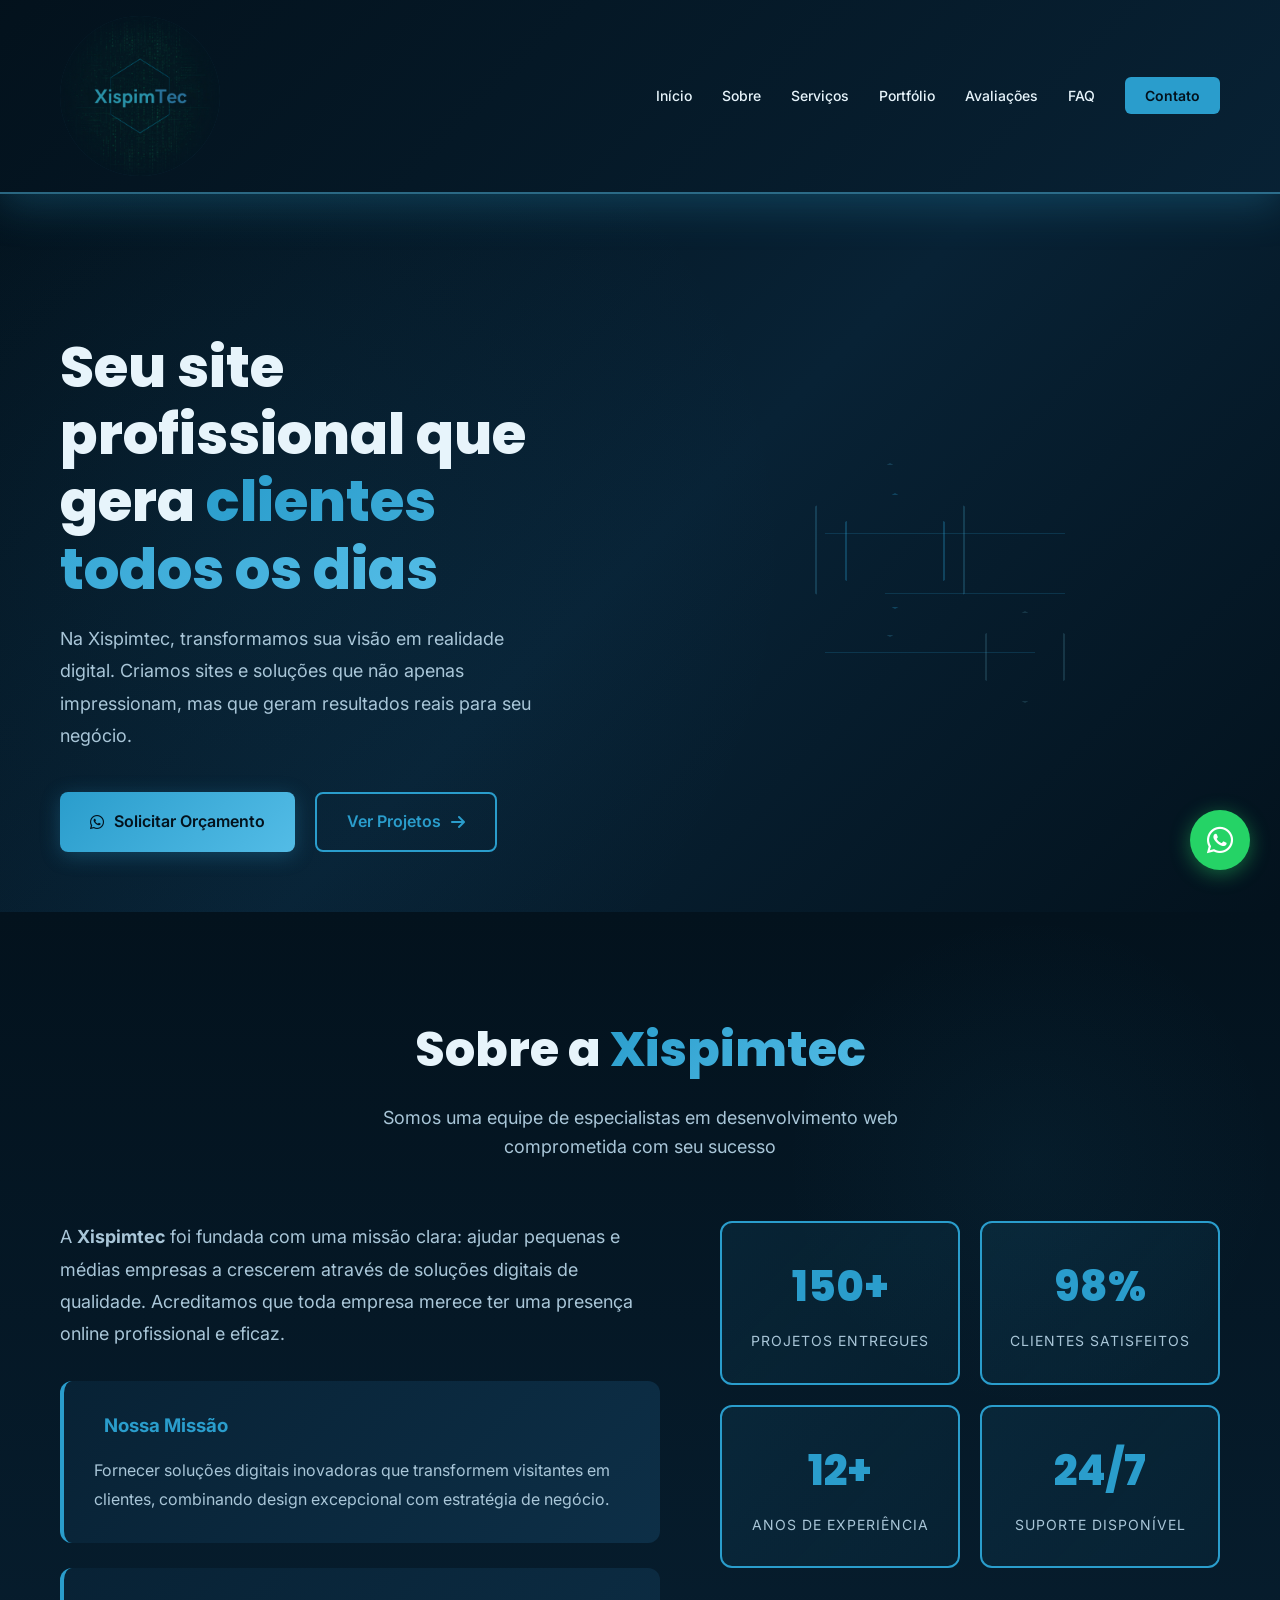
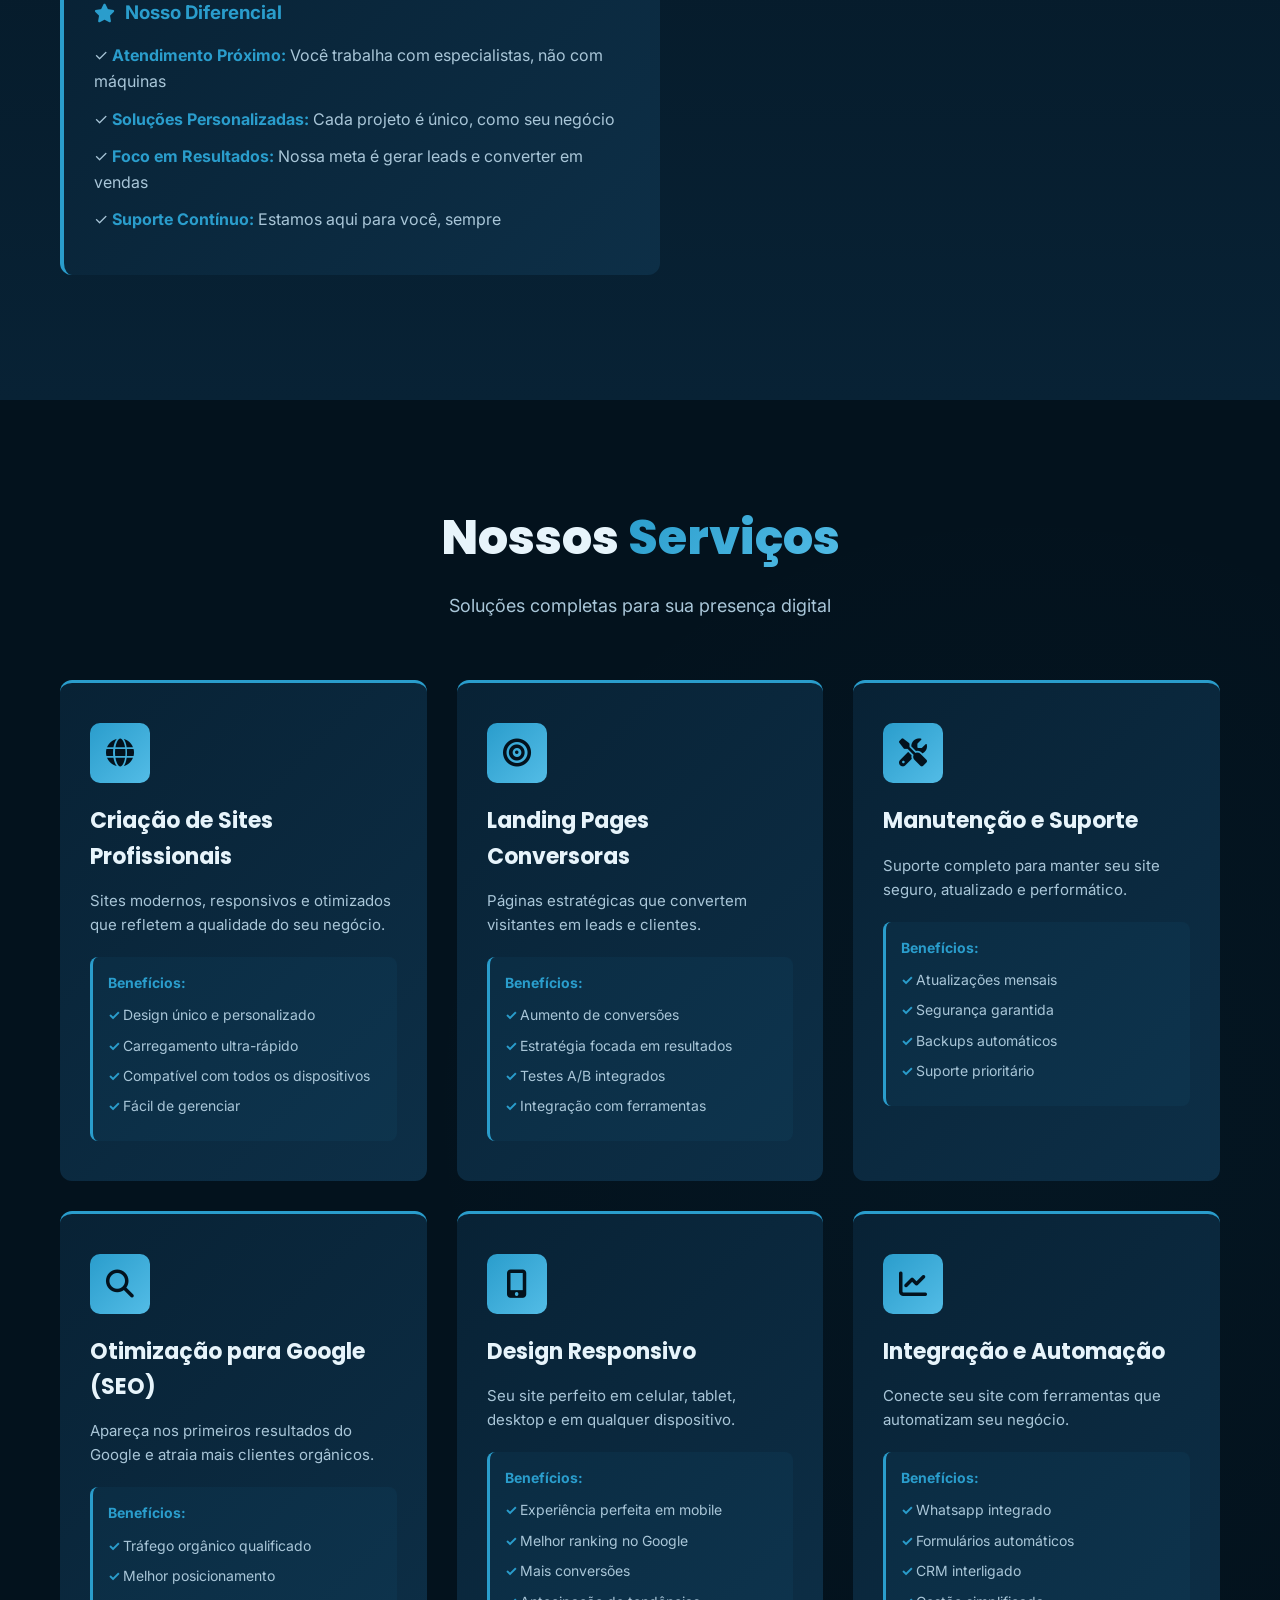
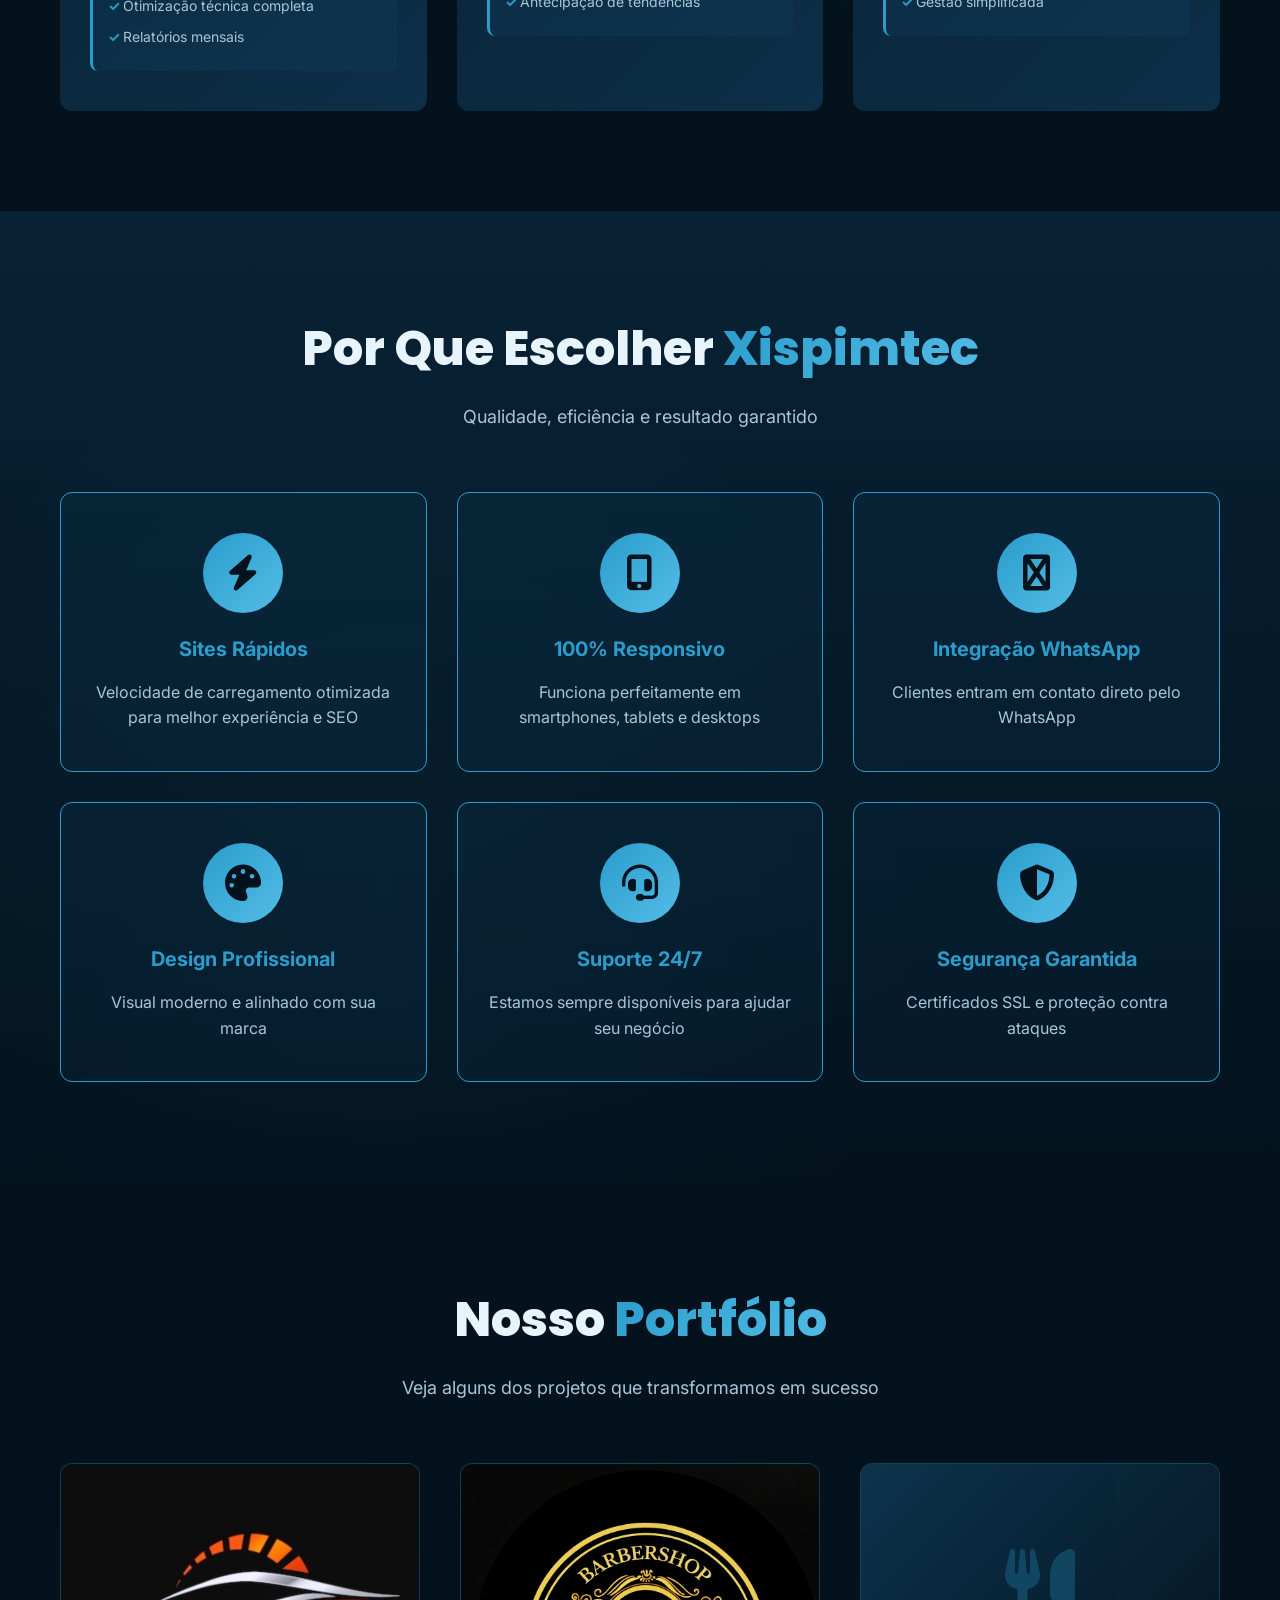
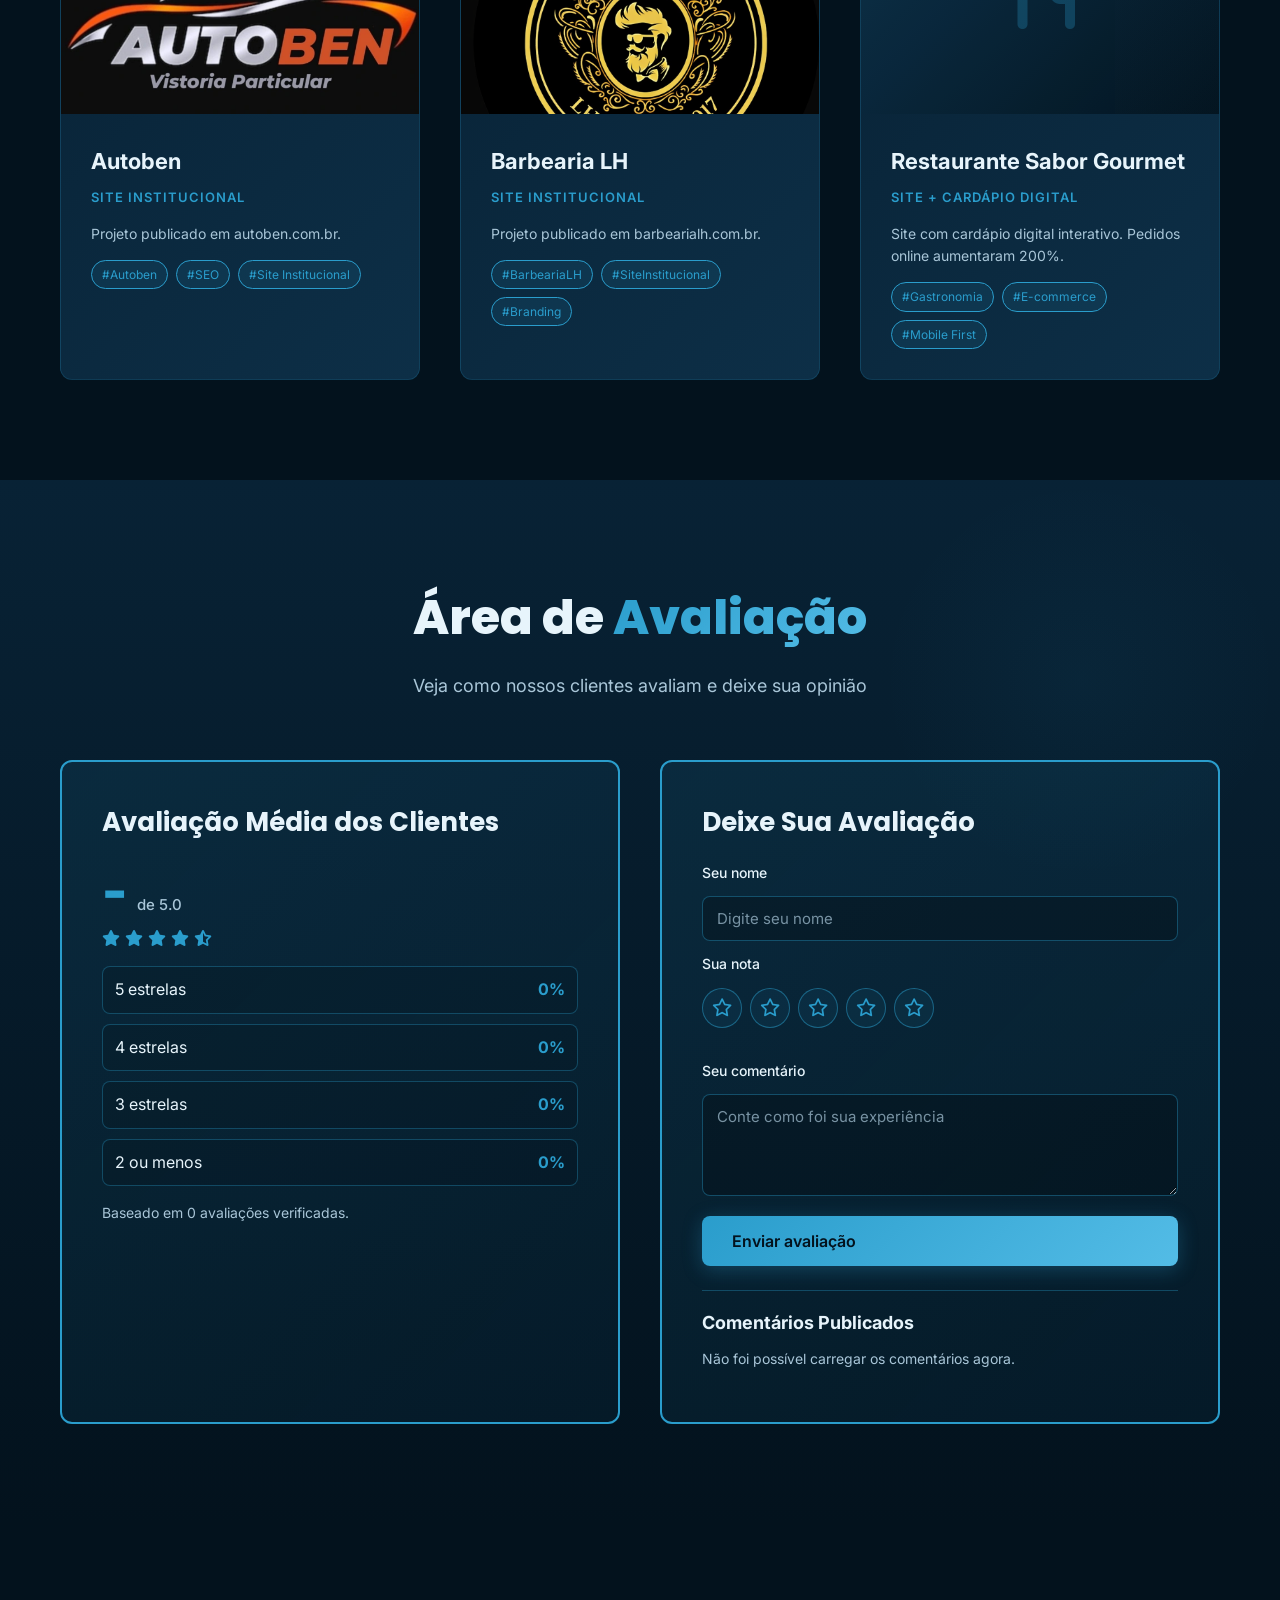
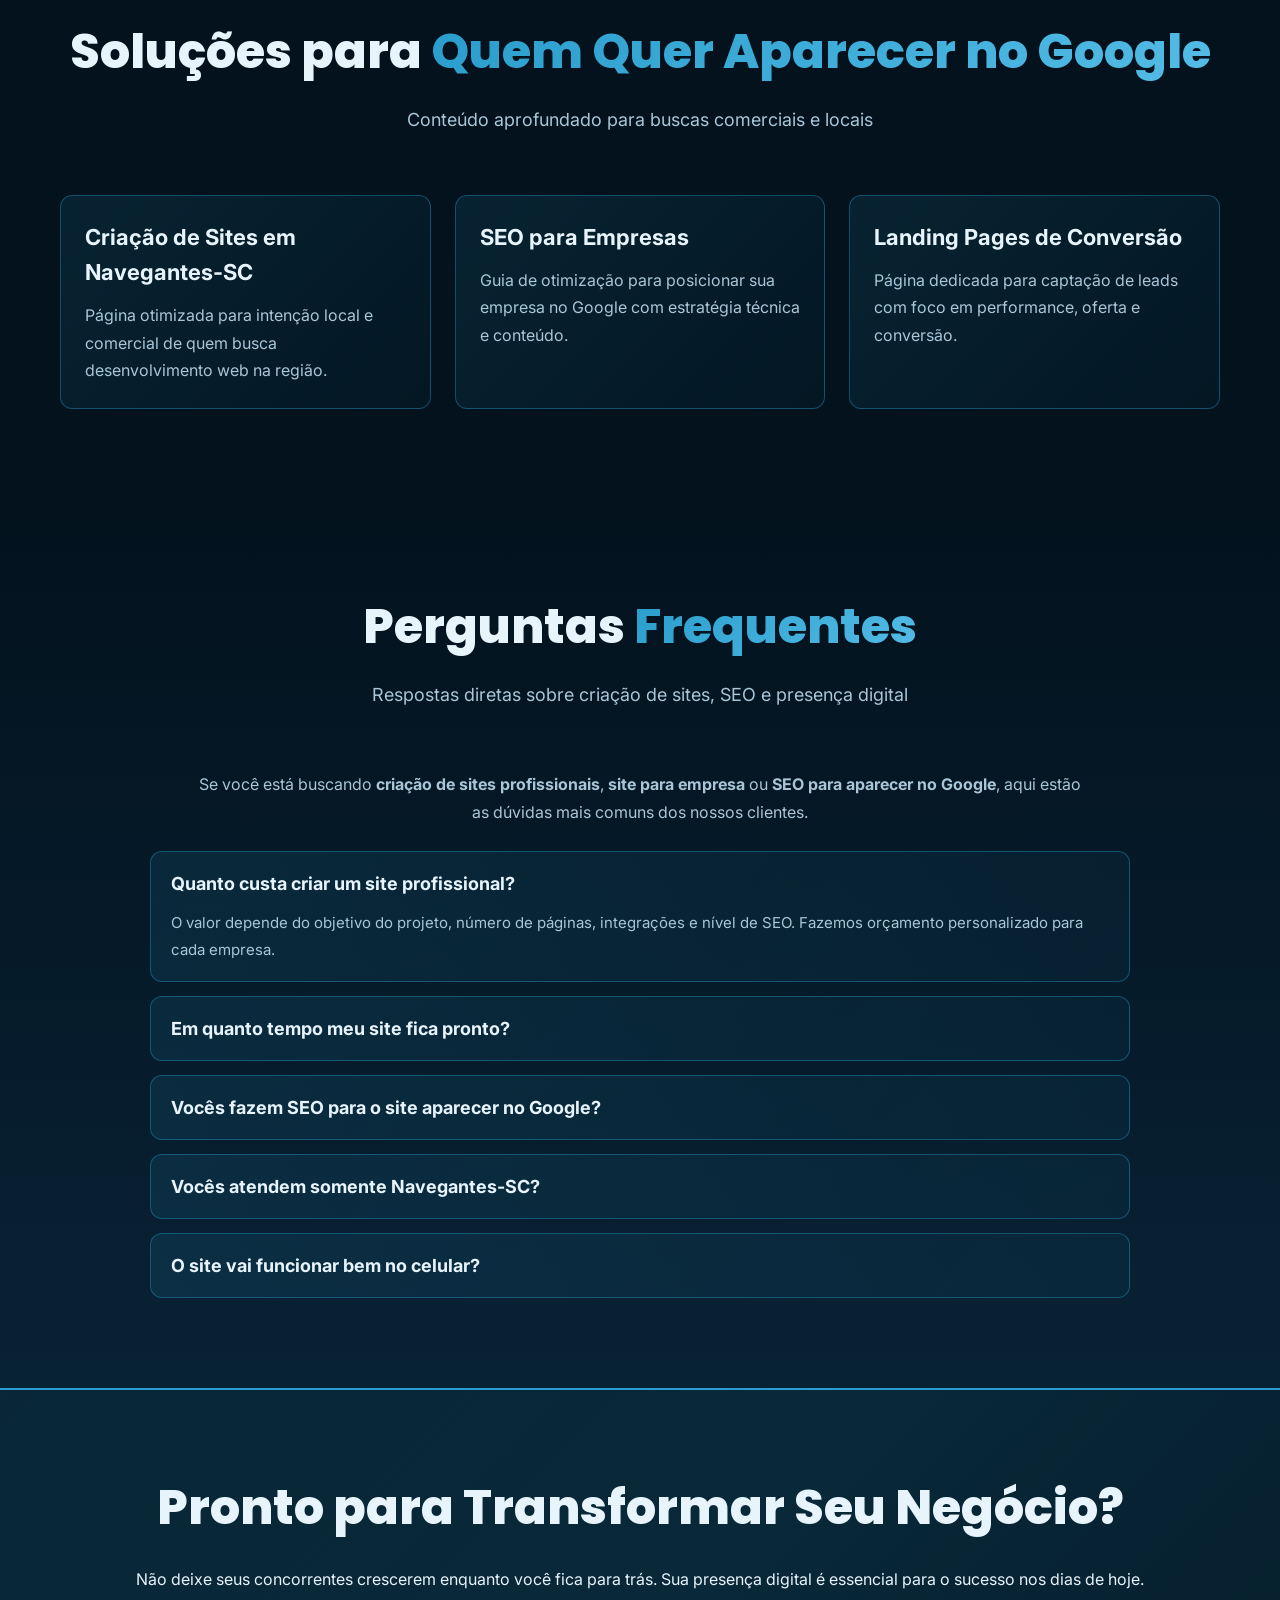
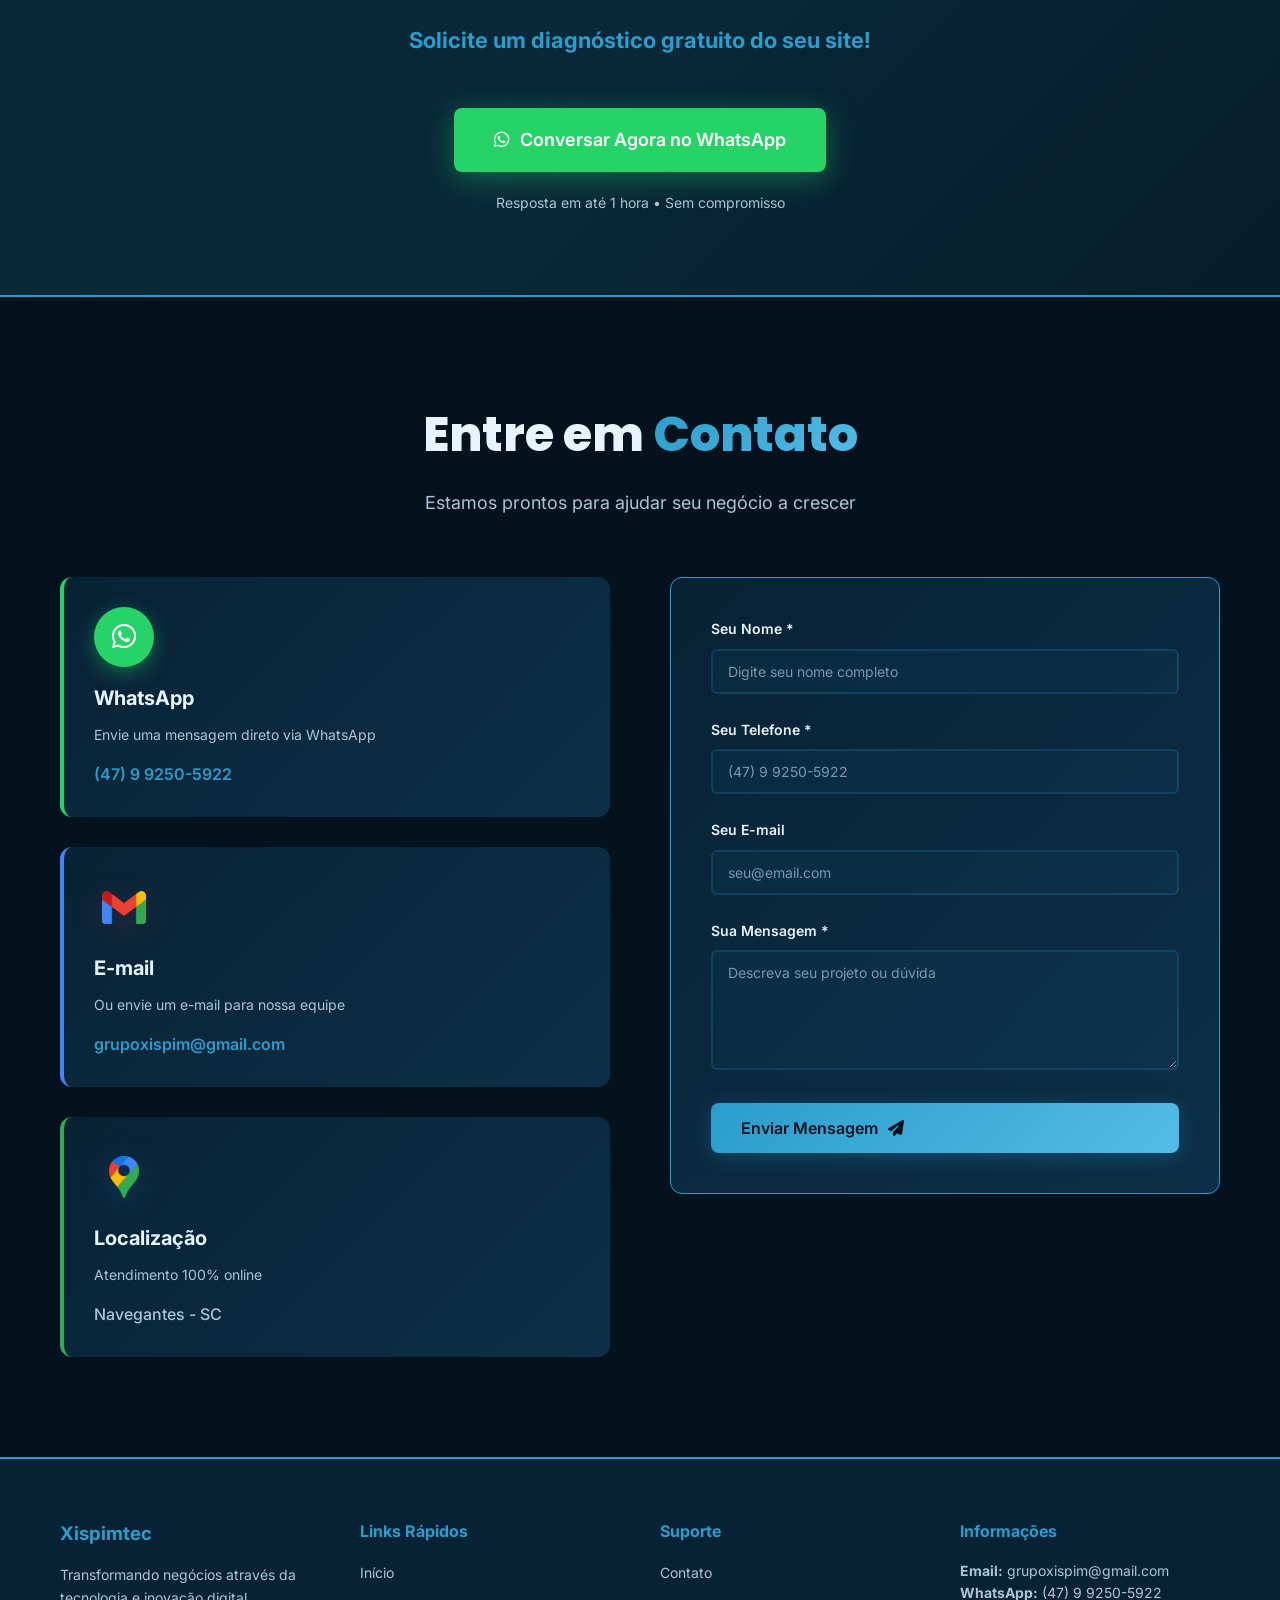
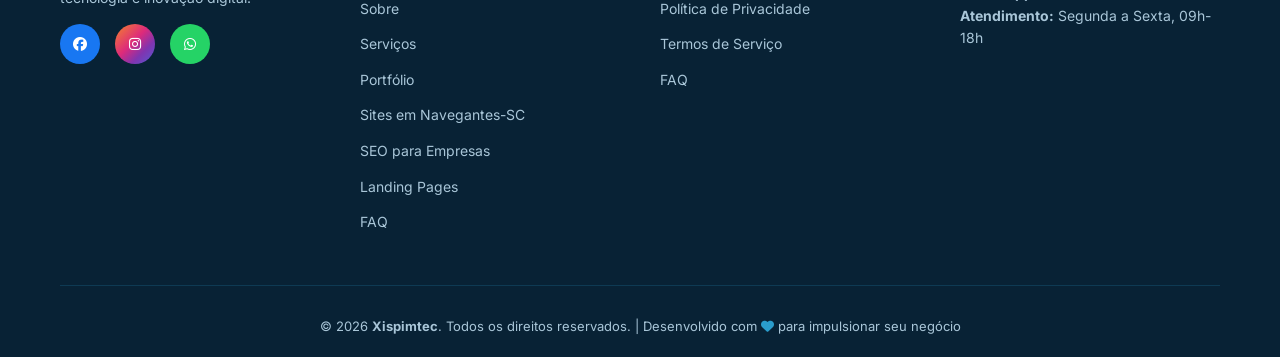
==== commit 5a9ec8c0: "SEO técnico e ajustes visuais para publicação" ====
--- a/index.html
+++ b/index.html
@@ -3,8 +3,8 @@
 <head>
     <meta charset="UTF-8">
     <meta name="viewport" content="width=device-width, initial-scale=1.0">
-    <meta name="description" content="Xispimtec em Navegantes-SC: criação de sites profissionais, landing pages, SEO técnico e manutenção web para pequenas e médias empresas.">
-    <meta name="keywords" content="criação de sites, desenvolvimento web, sites profissionais, landing pages, SEO técnico, manutenção de sites, Navegantes SC, agência digital">
+    <meta name="description" content="Xispimtec: criação de sites profissionais, landing pages e SEO avançado para empresas em todo o Brasil, com foco em tráfego qualificado e conversão.">
+    <meta name="keywords" content="criação de sites brasil, agência de seo brasil, seo avançado, desenvolvimento web para empresas, landing pages de conversão, criação de sites profissionais, manutenção de sites, tráfego orgânico">
     <meta name="author" content="Xispimtec">
     <meta name="robots" content="index, follow, max-image-preview:large, max-snippet:-1, max-video-preview:-1">
     <meta name="googlebot" content="index, follow, max-image-preview:large, max-snippet:-1, max-video-preview:-1">
@@ -22,8 +22,8 @@
     <link rel="apple-touch-icon" sizes="180x180" href="/imagens/logo.jpg">
 
     <!-- Open Graph -->
-    <meta property="og:title" content="Xispimtec | Sites Profissionais, SEO e Soluções Digitais">
-    <meta property="og:description" content="Criamos sites de alta performance com foco em conversão, SEO técnico e crescimento digital para empresas.">
+    <meta property="og:title" content="Xispimtec | Criação de Sites e SEO Avançado para Todo Brasil">
+    <meta property="og:description" content="Sites profissionais, landing pages e SEO avançado para empresas em todo o Brasil com foco em resultados comerciais.">
     <meta property="og:type" content="website">
     <meta property="og:url" content="https://xispimtec.com.br/">
     <meta property="og:site_name" content="Xispimtec">
@@ -33,11 +33,11 @@
 
     <!-- Twitter Card -->
     <meta name="twitter:card" content="summary_large_image">
-    <meta name="twitter:title" content="Xispimtec | Sites Profissionais, SEO e Soluções Digitais">
-    <meta name="twitter:description" content="Sites rápidos, responsivos e orientados a resultados para gerar mais clientes para seu negócio.">
+    <meta name="twitter:title" content="Xispimtec | Sites e SEO Avançado para Empresas no Brasil">
+    <meta name="twitter:description" content="Projetos web de alta performance e SEO técnico para posicionar empresas em todo o Brasil.">
     <meta name="twitter:image" content="https://xispimtec.com.br/imagens/logo.jpg">
 
-    <title>Xispimtec | Criação de Sites Profissionais, SEO e Manutenção Web</title>
+    <title>Xispimtec | Criação de Sites e SEO Avançado para Empresas em Todo Brasil</title>
 
     <!-- Google Fonts -->
     <link rel="preconnect" href="https://fonts.googleapis.com">
@@ -66,7 +66,11 @@
             "telephone": "+55-47-99250-5922",
             "sameAs": [
                 "https://www.instagram.com/xispimtec"
-            ]
+            ],
+            "areaServed": {
+                "@type": "Country",
+                "name": "Brasil"
+            }
         }
     </script>
     <script type="application/ld+json">
@@ -85,13 +89,43 @@
                 "addressRegion": "SC",
                 "addressCountry": "BR"
             },
-            "areaServed": "BR",
+            "areaServed": {
+                "@type": "Country",
+                "name": "Brasil"
+            },
             "serviceType": [
                 "Criação de Sites Profissionais",
                 "Landing Pages",
                 "SEO Técnico",
                 "Manutenção de Sites"
-            ]
+            ],
+            "hasOfferCatalog": {
+                "@type": "OfferCatalog",
+                "name": "Serviços Digitais Xispimtec",
+                "itemListElement": [
+                    {
+                        "@type": "Offer",
+                        "itemOffered": {
+                            "@type": "Service",
+                            "name": "Criação de Sites para Empresas"
+                        }
+                    },
+                    {
+                        "@type": "Offer",
+                        "itemOffered": {
+                            "@type": "Service",
+                            "name": "SEO Avançado para Todo Brasil"
+                        }
+                    },
+                    {
+                        "@type": "Offer",
+                        "itemOffered": {
+                            "@type": "Service",
+                            "name": "Landing Pages de Conversão"
+                        }
+                    }
+                ]
+            }
         }
     </script>
     <script type="application/ld+json">
@@ -614,17 +648,9 @@
                     <h3>Landing Pages de Conversão</h3>
                     <p>Página dedicada para captação de leads com foco em performance, oferta e conversão.</p>
                 </a>
-            </div>
-
-            <h3 class="seo-regional-title">Cobertura Regional de Criação de Sites</h3>
-            <div class="seo-regional-links">
-                <a href="/criacao-de-sites-itajai.html">Itajaí</a>
-                <a href="/criacao-de-sites-balneario-camboriu.html">Balneário Camboriú</a>
-                <a href="/criacao-de-sites-itapema.html">Itapema</a>
-                <a href="/criacao-de-sites-penha.html">Penha</a>
-                <a href="/criacao-de-sites-joinville.html">Joinville</a>
-                <a href="/criacao-de-sites-florianopolis.html">Florianópolis</a>
-            </div>
+
+            </div>
+
         </div>
     </section>
 
@@ -657,7 +683,7 @@
 
                 <details class="faq-item">
                     <summary>Vocês atendem somente Navegantes-SC?</summary>
-                    <p>A base é em Navegantes-SC, mas atendemos empresas de todo o Brasil de forma online, com reuniões e suporte remoto.</p>
+                    <p>A base é em Navegantes-SC, com atendimento online, reuniões e suporte remoto para diferentes tipos de projeto.</p>
                 </details>
 
                 <details class="faq-item">
@@ -724,7 +750,7 @@
                             <img src="imagens/google-maps-oficial.png" alt="Google Maps" class="maps-official-icon">
                         </div>
                         <h3>Localização</h3>
-                        <p>Atendimento 100% online para todo Brasil</p>
+                        <p>Atendimento 100% online</p>
                         <a href="https://www.google.com/maps/place/Navegantes,+SC" target="_blank" rel="noopener noreferrer" class="location">
                             Navegantes - SC
                         </a>
@@ -784,9 +810,6 @@
                         <li><a href="#services">Serviços</a></li>
                         <li><a href="#portfolio">Portfólio</a></li>
                         <li><a href="/criacao-de-sites-navegantes.html">Sites em Navegantes-SC</a></li>
-                        <li><a href="/criacao-de-sites-itajai.html">Sites em Itajaí-SC</a></li>
-                        <li><a href="/criacao-de-sites-balneario-camboriu.html">Sites em Balneário Camboriú</a></li>
-                        <li><a href="/criacao-de-sites-joinville.html">Sites em Joinville-SC</a></li>
                         <li><a href="/seo-para-empresas.html">SEO para Empresas</a></li>
                         <li><a href="/landing-pages-conversao.html">Landing Pages</a></li>
                         <li><a href="#faq">FAQ</a></li>
@@ -812,7 +835,7 @@
             </div>
 
             <div class="footer-bottom">
-                <p>&copy; 2024 <strong>Xispimtec</strong>. Todos os direitos reservados. | Desenvolvido com <i class="fas fa-heart"></i> para impulsionar seu negócio</p>
+                <p>&copy; 2026 <strong>Xispimtec</strong>. Todos os direitos reservados. | Desenvolvido com <i class="fas fa-heart"></i> para impulsionar seu negócio</p>
             </div>
         </div>
     </footer>
